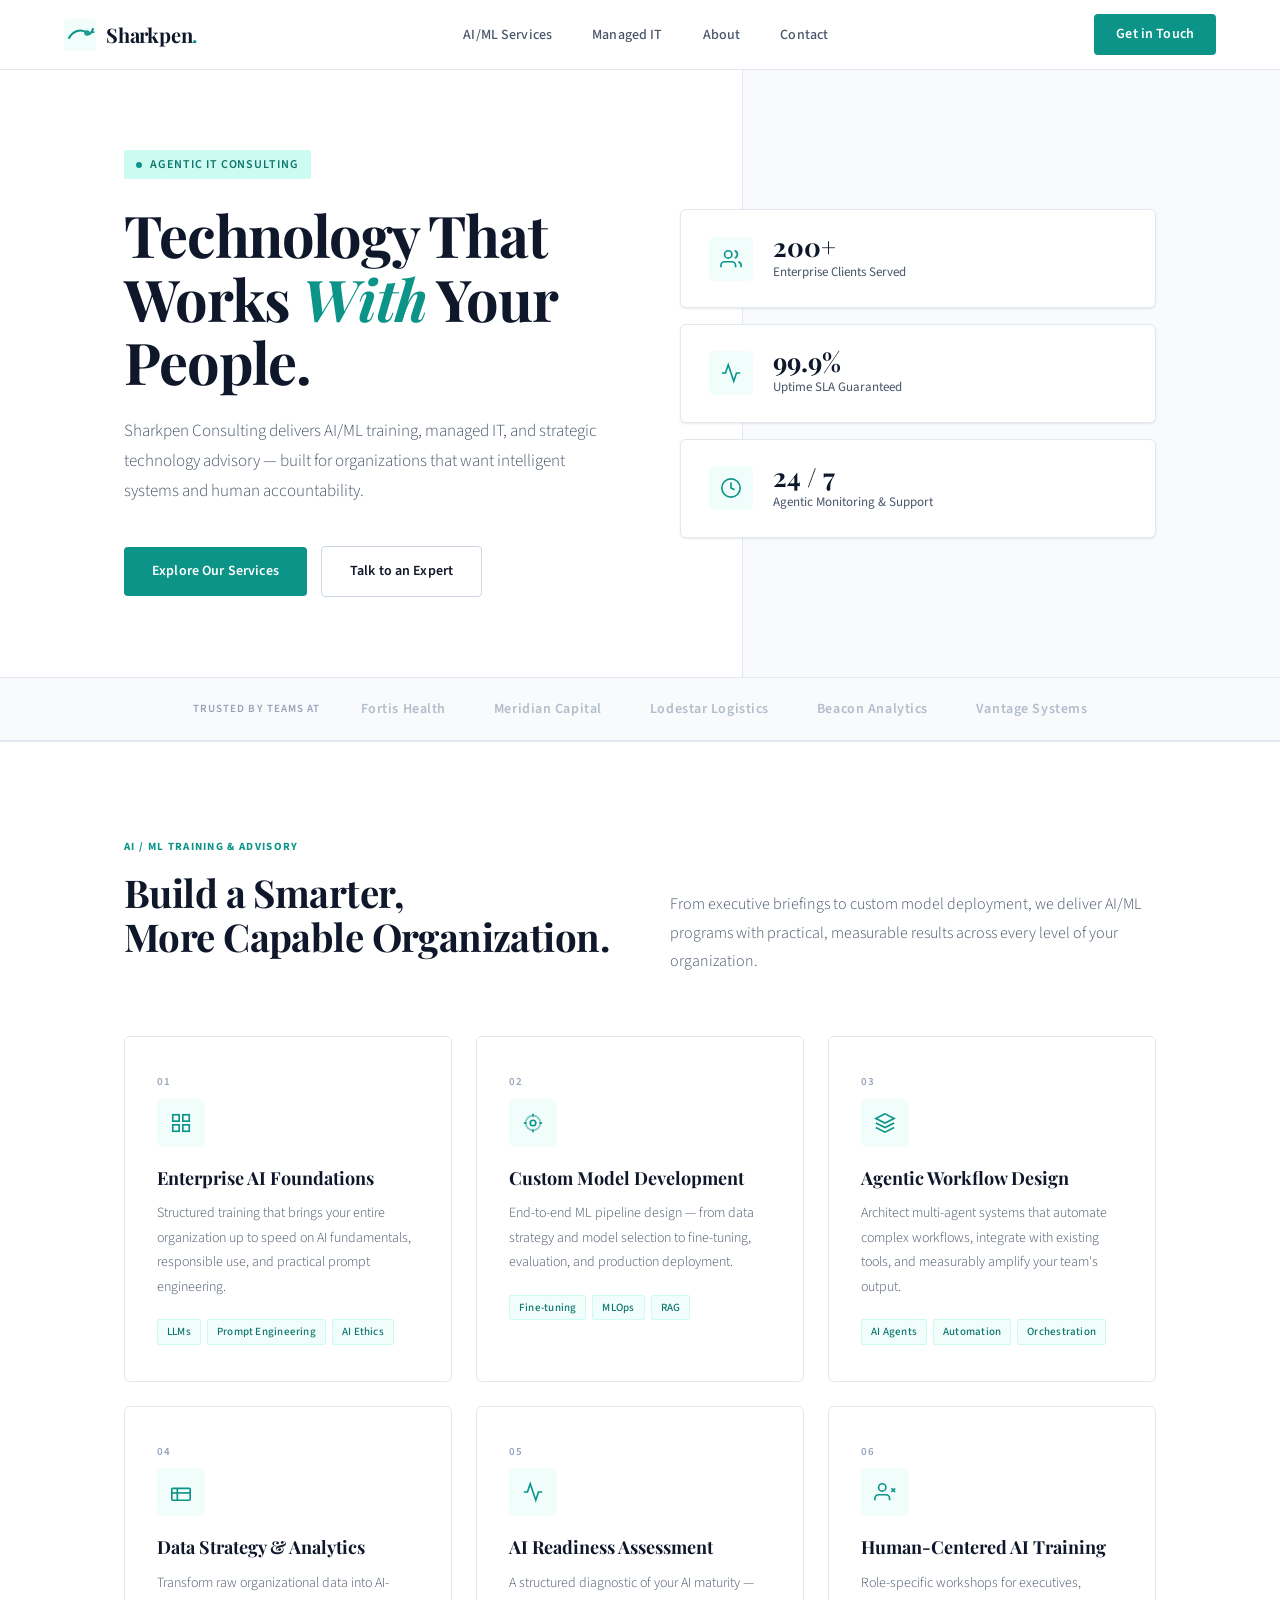
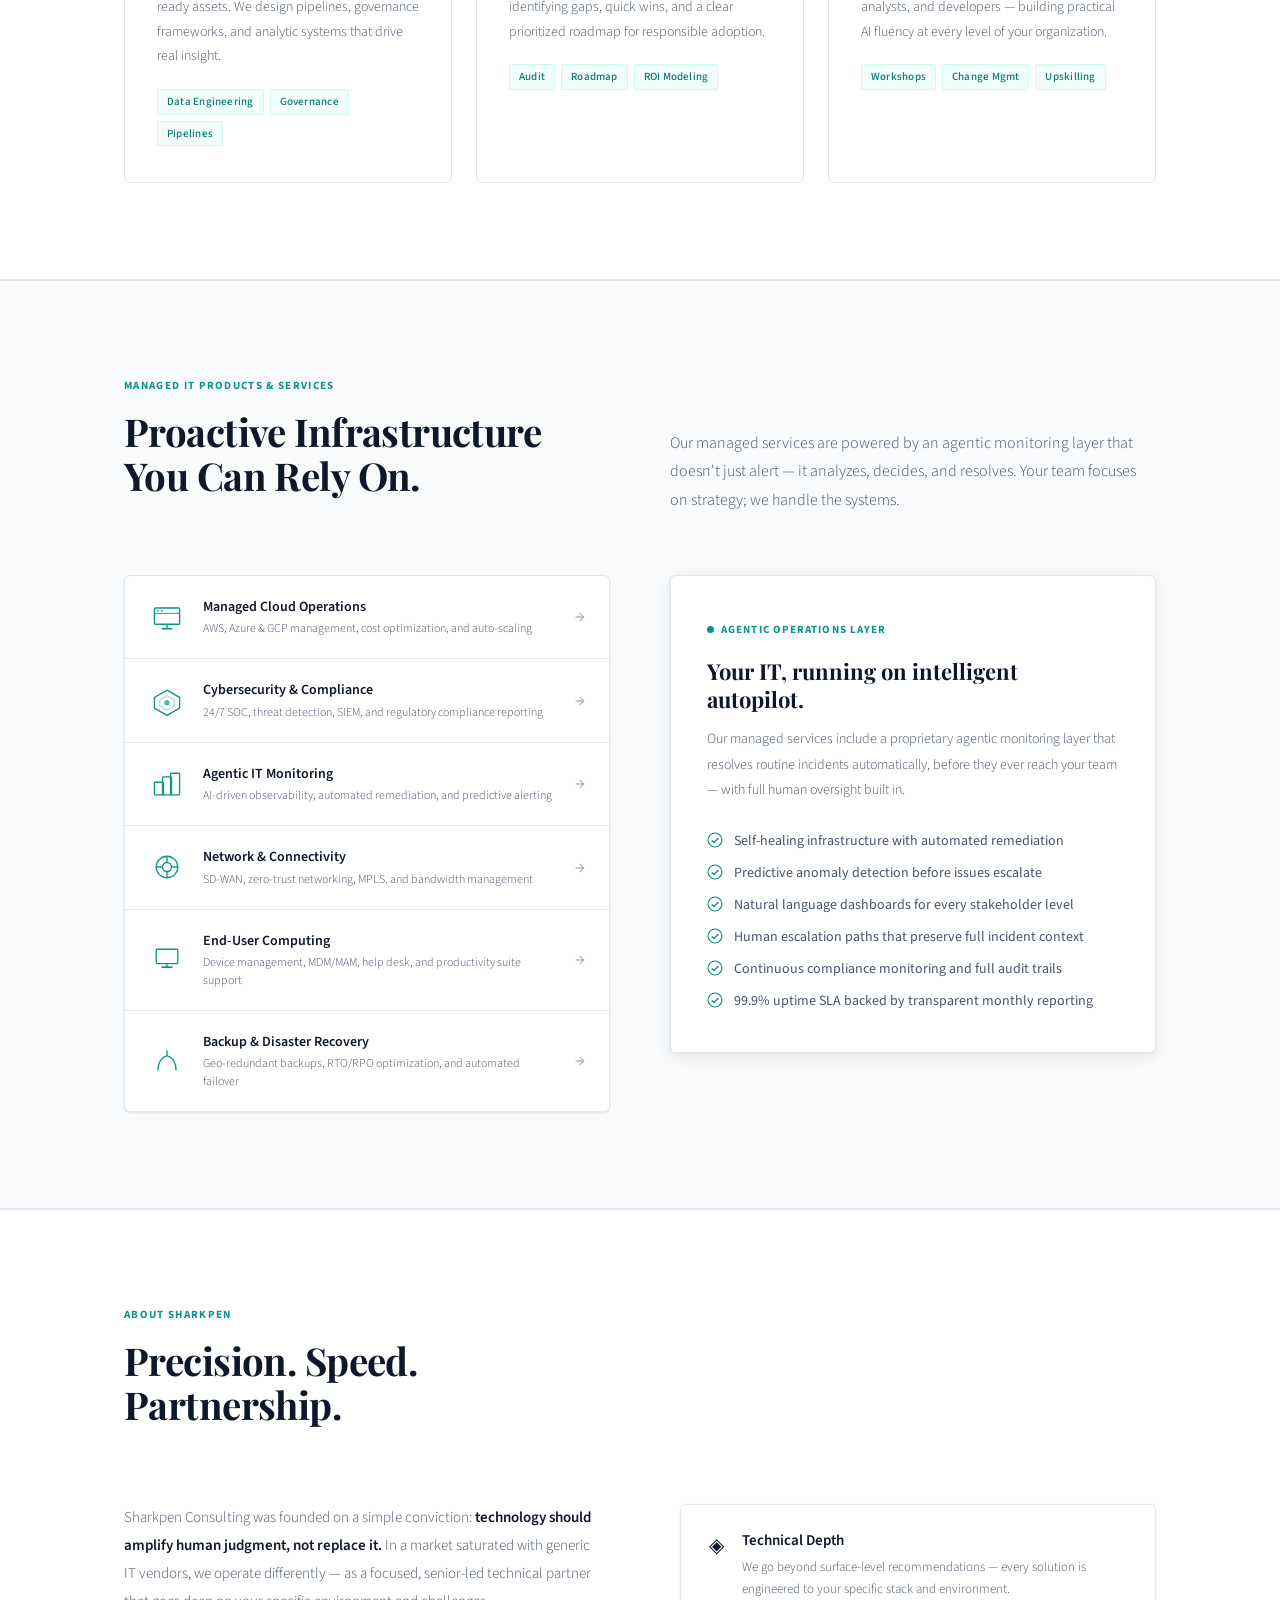
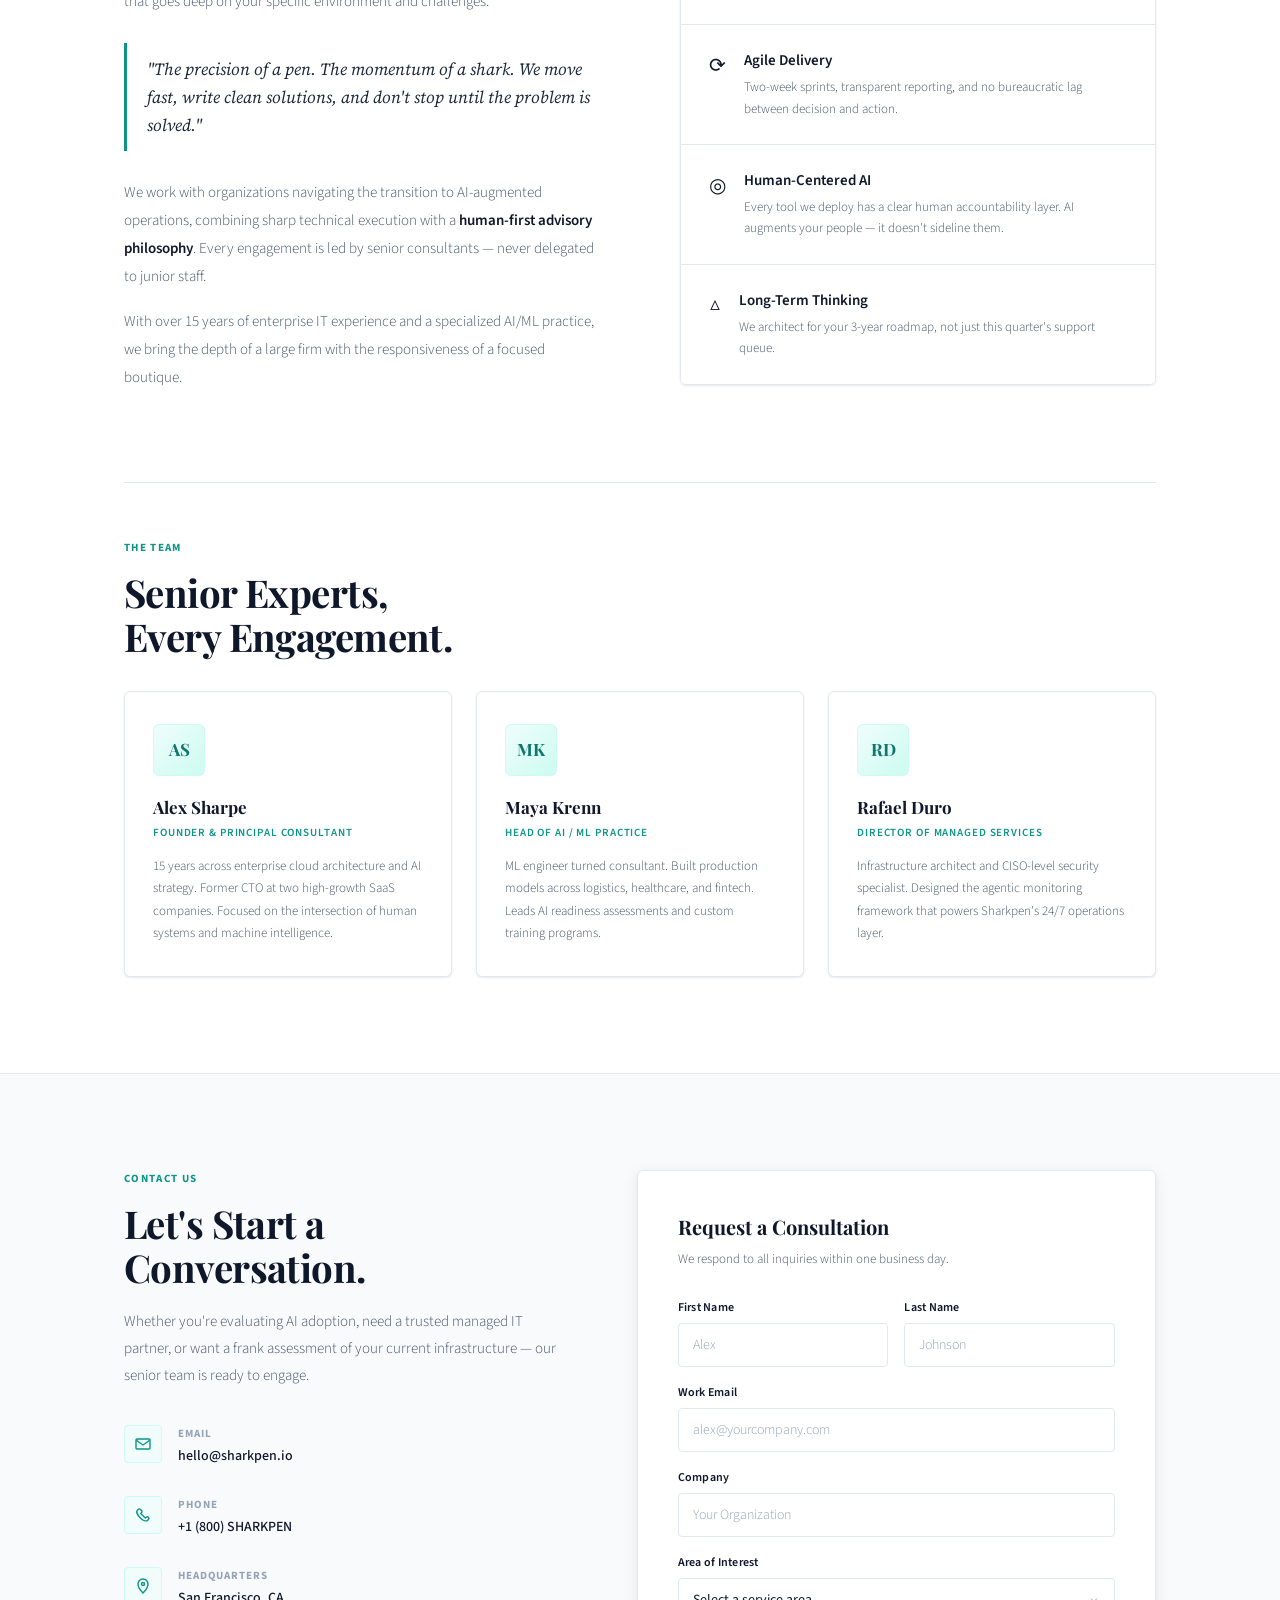
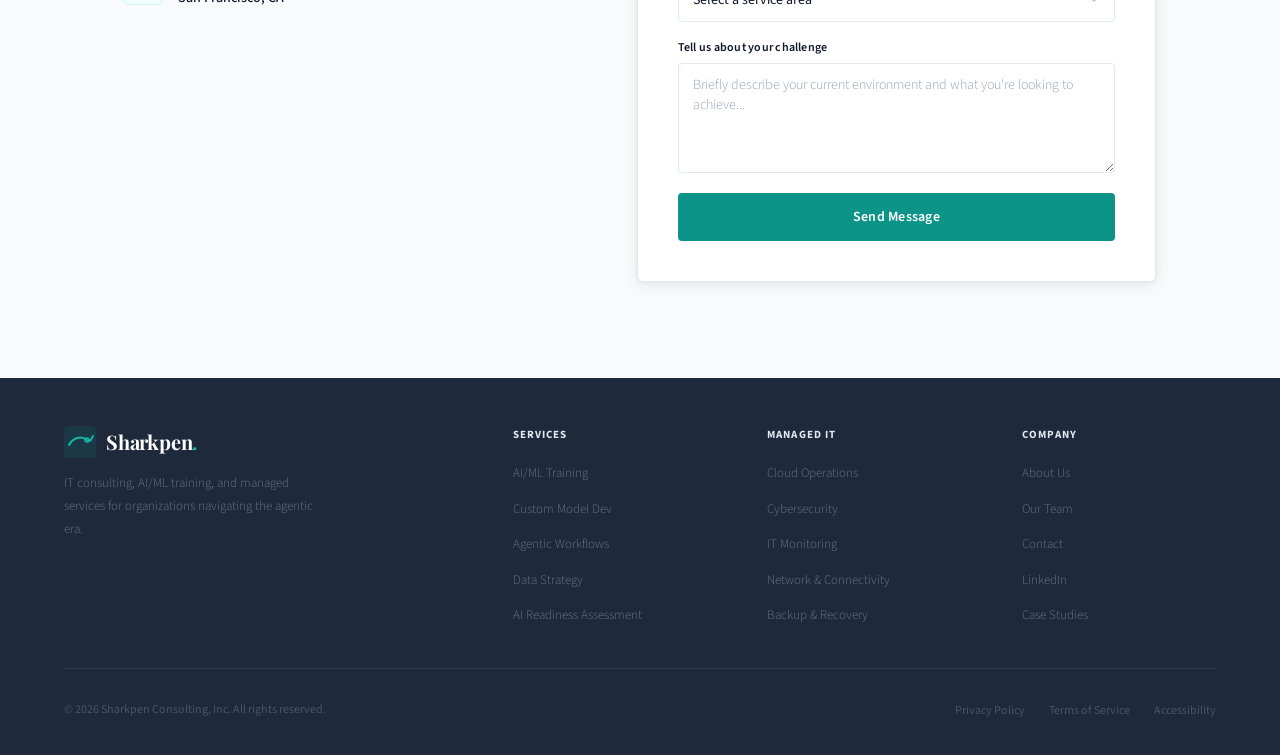
==== index.html @ 0ff07b4c "Rename sharkpen-arctic.html to index.html" ====
<!DOCTYPE html>
<html lang="en">
<head>
<meta charset="UTF-8">
<meta name="viewport" content="width=device-width, initial-scale=1.0">
<title>Sharkpen Consulting — IT Consulting & AI/ML Services</title>
<link rel="preconnect" href="https://fonts.googleapis.com">
<link href="https://fonts.googleapis.com/css2?family=Playfair+Display:wght@400;600;700&family=Source+Sans+3:wght@300;400;500;600&family=Source+Serif+4:ital,wght@0,400;1,400&display=swap" rel="stylesheet">
<style>
  :root {
    --white: #ffffff;
    --off-white: #f8fafc;
    --light: #f1f5f9;
    --border: #e2e8f0;
    --border-mid: #cbd5e1;
    --text: #0f172a;
    --text2: #475569;
    --text3: #94a3b8;
    --teal: #0d9488;
    --teal-dark: #0f766e;
    --teal-light: #14b8a6;
    --teal-pale: #f0fdfa;
    --teal-subtle: #ccfbf1;
    --charcoal: #1e293b;
    --shadow-sm: 0 1px 3px rgba(0,0,0,0.06), 0 1px 2px rgba(0,0,0,0.04);
    --shadow: 0 4px 16px rgba(0,0,0,0.07), 0 1px 4px rgba(0,0,0,0.04);
    --shadow-lg: 0 12px 40px rgba(0,0,0,0.09), 0 4px 12px rgba(0,0,0,0.05);
  }

  *, *::before, *::after { box-sizing: border-box; margin: 0; padding: 0; }
  html { scroll-behavior: smooth; }

  body {
    background: var(--white);
    color: var(--text);
    font-family: 'Source Sans 3', sans-serif;
    font-weight: 400;
    line-height: 1.6;
    overflow-x: hidden;
  }

  /* ── NAV ── */
  nav {
    position: fixed;
    top: 0; left: 0; right: 0;
    z-index: 100;
    background: rgba(255,255,255,0.97);
    backdrop-filter: blur(8px);
    border-bottom: 1px solid var(--border);
    height: 70px;
    display: flex;
    align-items: center;
    justify-content: space-between;
    padding: 0 64px;
  }

  .logo {
    display: flex;
    align-items: center;
    gap: 10px;
    text-decoration: none;
  }

  .logo-icon {
    width: 32px;
    height: 32px;
  }

  .logo-name {
    font-family: 'Playfair Display', serif;
    font-weight: 700;
    font-size: 20px;
    color: var(--text);
    letter-spacing: -0.01em;
  }

  .logo-name span { color: var(--teal); }

  .nav-links {
    display: flex;
    align-items: center;
    gap: 40px;
    list-style: none;
  }

  .nav-links a {
    font-size: 14px;
    font-weight: 500;
    color: var(--text2);
    text-decoration: none;
    transition: color 0.2s;
    letter-spacing: 0.01em;
  }

  .nav-links a:hover { color: var(--teal); }

  .nav-cta {
    font-size: 14px;
    font-weight: 600;
    color: var(--white);
    background: var(--teal);
    text-decoration: none;
    padding: 9px 22px;
    border-radius: 4px;
    transition: background 0.2s, box-shadow 0.2s;
    letter-spacing: 0.01em;
  }

  .nav-cta:hover {
    background: var(--teal-dark);
    box-shadow: 0 4px 12px rgba(13,148,136,0.3);
  }

  /* ── HERO ── */
  #hero {
    padding-top: 70px;
    background: var(--white);
    min-height: 620px;
    display: flex;
    align-items: center;
    border-bottom: 1px solid var(--border);
    position: relative;
    overflow: hidden;
  }

  #hero::after {
    content: '';
    position: absolute;
    right: 0; top: 0; bottom: 0;
    width: 42%;
    background: var(--off-white);
    border-left: 1px solid var(--border);
    z-index: 0;
  }

  .hero-inner {
    max-width: 1160px;
    margin: 0 auto;
    padding: 80px 64px;
    display: grid;
    grid-template-columns: 1fr 1fr;
    gap: 80px;
    align-items: center;
    position: relative;
    z-index: 1;
    width: 100%;
  }

  .hero-tag {
    display: inline-flex;
    align-items: center;
    gap: 8px;
    background: var(--teal-subtle);
    color: var(--teal-dark);
    font-size: 12px;
    font-weight: 600;
    letter-spacing: 0.08em;
    text-transform: uppercase;
    padding: 5px 12px;
    border-radius: 2px;
    margin-bottom: 24px;
  }

  .hero-tag::before {
    content: '';
    width: 6px; height: 6px;
    border-radius: 50%;
    background: var(--teal);
  }

  .hero-h1 {
    font-family: 'Playfair Display', serif;
    font-weight: 700;
    font-size: clamp(36px, 4.5vw, 58px);
    line-height: 1.1;
    letter-spacing: -0.02em;
    color: var(--text);
    margin-bottom: 24px;
  }

  .hero-h1 em {
    font-style: italic;
    color: var(--teal);
  }

  .hero-sub {
    font-size: 17px;
    line-height: 1.75;
    color: var(--text2);
    margin-bottom: 40px;
    font-weight: 300;
  }

  .hero-actions {
    display: flex;
    gap: 14px;
    align-items: center;
  }

  .btn-primary {
    font-size: 14px;
    font-weight: 600;
    color: var(--white);
    background: var(--teal);
    text-decoration: none;
    padding: 13px 28px;
    border-radius: 4px;
    transition: background 0.2s, box-shadow 0.2s;
    letter-spacing: 0.01em;
  }

  .btn-primary:hover {
    background: var(--teal-dark);
    box-shadow: 0 6px 16px rgba(13,148,136,0.28);
  }

  .btn-outline {
    font-size: 14px;
    font-weight: 600;
    color: var(--text);
    text-decoration: none;
    padding: 13px 28px;
    border-radius: 4px;
    border: 1.5px solid var(--border-mid);
    transition: all 0.2s;
    letter-spacing: 0.01em;
  }

  .btn-outline:hover {
    border-color: var(--teal);
    color: var(--teal);
  }

  /* Hero right panel */
  .hero-right {
    display: flex;
    flex-direction: column;
    gap: 16px;
  }

  .hero-stat-card {
    background: var(--white);
    border: 1px solid var(--border);
    border-radius: 6px;
    padding: 24px 28px;
    box-shadow: var(--shadow-sm);
    display: flex;
    align-items: center;
    gap: 20px;
    opacity: 0;
    animation: slideIn 0.6s forwards;
  }

  .hero-stat-card:nth-child(1) { animation-delay: 0.3s; }
  .hero-stat-card:nth-child(2) { animation-delay: 0.5s; }
  .hero-stat-card:nth-child(3) { animation-delay: 0.7s; }

  .stat-icon {
    width: 44px;
    height: 44px;
    background: var(--teal-pale);
    border-radius: 6px;
    display: flex;
    align-items: center;
    justify-content: center;
    flex-shrink: 0;
    color: var(--teal);
  }

  .stat-content .num {
    font-family: 'Playfair Display', serif;
    font-size: 26px;
    font-weight: 700;
    color: var(--text);
    line-height: 1;
    margin-bottom: 2px;
  }

  .stat-content .lbl {
    font-size: 13px;
    color: var(--text2);
  }

  /* ── LOGOS / TRUST BAR ── */
  .trust-bar {
    background: var(--off-white);
    border-bottom: 1px solid var(--border);
    padding: 20px 64px;
    display: flex;
    align-items: center;
    justify-content: center;
    gap: 0;
  }

  .trust-label {
    font-size: 11px;
    font-weight: 600;
    letter-spacing: 0.1em;
    text-transform: uppercase;
    color: var(--text3);
    margin-right: 40px;
    white-space: nowrap;
  }

  .trust-logos {
    display: flex;
    gap: 48px;
    align-items: center;
  }

  .trust-logo {
    font-family: 'Source Sans 3', sans-serif;
    font-size: 14px;
    font-weight: 600;
    color: var(--text3);
    letter-spacing: 0.04em;
    opacity: 0.7;
  }

  /* ── SECTION WRAPPER ── */
  .section-wrap {
    max-width: 1160px;
    margin: 0 auto;
    padding: 96px 64px;
  }

  .section-eyebrow {
    font-size: 11px;
    font-weight: 700;
    letter-spacing: 0.12em;
    text-transform: uppercase;
    color: var(--teal);
    margin-bottom: 14px;
  }

  .section-title {
    font-family: 'Playfair Display', serif;
    font-weight: 700;
    font-size: clamp(28px, 3vw, 42px);
    line-height: 1.15;
    letter-spacing: -0.015em;
    color: var(--text);
    margin-bottom: 18px;
  }

  .section-lead {
    font-size: 16px;
    line-height: 1.8;
    color: var(--text2);
    max-width: 580px;
    font-weight: 300;
  }

  .section-head {
    display: grid;
    grid-template-columns: 1fr 1fr;
    gap: 60px;
    align-items: end;
    margin-bottom: 60px;
  }

  /* ── AI/ML SECTION ── */
  #aiml { background: var(--white); border-top: 1px solid var(--border); }

  .services-grid {
    display: grid;
    grid-template-columns: repeat(3, 1fr);
    gap: 24px;
  }

  .service-card {
    background: var(--white);
    border: 1px solid var(--border);
    border-radius: 6px;
    padding: 36px 32px;
    transition: box-shadow 0.25s, border-color 0.25s, transform 0.25s;
    cursor: default;
  }

  .service-card:hover {
    box-shadow: var(--shadow);
    border-color: var(--teal-light);
    transform: translateY(-2px);
  }

  .card-icon-wrap {
    width: 48px;
    height: 48px;
    background: var(--teal-pale);
    border-radius: 6px;
    display: flex;
    align-items: center;
    justify-content: center;
    margin-bottom: 20px;
    color: var(--teal);
  }

  .card-number {
    font-size: 11px;
    font-weight: 600;
    letter-spacing: 0.1em;
    color: var(--text3);
    text-transform: uppercase;
    margin-bottom: 8px;
  }

  .card-title {
    font-family: 'Playfair Display', serif;
    font-size: 18px;
    font-weight: 700;
    color: var(--text);
    margin-bottom: 12px;
    line-height: 1.25;
  }

  .card-desc {
    font-size: 14px;
    line-height: 1.75;
    color: var(--text2);
    font-weight: 300;
  }

  .card-tags {
    display: flex;
    flex-wrap: wrap;
    gap: 6px;
    margin-top: 20px;
  }

  .tag {
    font-size: 11px;
    font-weight: 500;
    color: var(--teal-dark);
    background: var(--teal-pale);
    border: 1px solid var(--teal-subtle);
    padding: 3px 9px;
    border-radius: 2px;
    letter-spacing: 0.02em;
  }

  /* ── MANAGED IT ── */
  #managed {
    background: var(--off-white);
    border-top: 1px solid var(--border);
    border-bottom: 1px solid var(--border);
  }

  .managed-grid {
    display: grid;
    grid-template-columns: 1fr 1fr;
    gap: 60px;
    align-items: start;
  }

  .service-list {
    display: flex;
    flex-direction: column;
    gap: 0;
    border: 1px solid var(--border);
    border-radius: 6px;
    overflow: hidden;
    background: var(--white);
    box-shadow: var(--shadow-sm);
  }

  .service-row {
    display: flex;
    align-items: center;
    gap: 18px;
    padding: 20px 24px;
    border-bottom: 1px solid var(--border);
    transition: background 0.2s;
    cursor: default;
  }

  .service-row:last-child { border-bottom: none; }
  .service-row:hover { background: var(--teal-pale); }

  .service-row-icon {
    width: 36px;
    height: 36px;
    color: var(--teal);
    flex-shrink: 0;
  }

  .service-row-body { flex: 1; }

  .service-row-name {
    font-size: 14px;
    font-weight: 600;
    color: var(--text);
    margin-bottom: 2px;
  }

  .service-row-meta {
    font-size: 12px;
    color: var(--text2);
    line-height: 1.5;
    font-weight: 300;
  }

  .service-row-arrow {
    color: var(--text3);
    font-size: 16px;
    transition: color 0.2s, transform 0.2s;
  }

  .service-row:hover .service-row-arrow {
    color: var(--teal);
    transform: translateX(3px);
  }

  /* Highlight box */
  .highlight-box {
    background: var(--white);
    border: 1px solid var(--border);
    border-radius: 6px;
    padding: 40px 36px;
    box-shadow: var(--shadow);
  }

  .highlight-box .hl-tag {
    display: inline-flex;
    align-items: center;
    gap: 7px;
    font-size: 11px;
    font-weight: 700;
    letter-spacing: 0.1em;
    text-transform: uppercase;
    color: var(--teal);
    margin-bottom: 20px;
  }

  .live-dot {
    width: 7px;
    height: 7px;
    border-radius: 50%;
    background: var(--teal);
    animation: blink 2s infinite;
  }

  @keyframes blink {
    0%, 100% { opacity: 1; }
    50% { opacity: 0.3; }
  }

  .highlight-box h3 {
    font-family: 'Playfair Display', serif;
    font-size: 22px;
    font-weight: 700;
    color: var(--text);
    margin-bottom: 14px;
    line-height: 1.25;
  }

  .highlight-box p {
    font-size: 14px;
    line-height: 1.8;
    color: var(--text2);
    margin-bottom: 28px;
    font-weight: 300;
  }

  .check-list {
    display: flex;
    flex-direction: column;
    gap: 11px;
  }

  .check-item {
    display: flex;
    align-items: flex-start;
    gap: 11px;
    font-size: 14px;
    color: var(--text2);
    line-height: 1.5;
  }

  .check-item svg {
    color: var(--teal);
    flex-shrink: 0;
    margin-top: 1px;
  }

  /* ── ABOUT ── */
  #about { background: var(--white); border-top: 1px solid var(--border); }

  .about-grid {
    display: grid;
    grid-template-columns: 1fr 1fr;
    gap: 80px;
    align-items: start;
  }

  .about-body p {
    font-size: 15px;
    line-height: 1.85;
    color: var(--text2);
    margin-bottom: 18px;
    font-weight: 300;
  }

  .about-body p strong {
    font-weight: 600;
    color: var(--text);
  }

  .about-body blockquote {
    border-left: 3px solid var(--teal);
    padding: 12px 0 12px 20px;
    margin: 28px 0;
    font-family: 'Source Serif 4', serif;
    font-style: italic;
    font-size: 17px;
    color: var(--charcoal);
    line-height: 1.65;
  }

  .values-list {
    display: flex;
    flex-direction: column;
    gap: 0;
    border: 1px solid var(--border);
    border-radius: 6px;
    overflow: hidden;
    box-shadow: var(--shadow-sm);
  }

  .value-item {
    padding: 24px 28px;
    border-bottom: 1px solid var(--border);
    background: var(--white);
    display: flex;
    gap: 18px;
    align-items: flex-start;
    transition: background 0.2s;
  }

  .value-item:last-child { border-bottom: none; }
  .value-item:hover { background: var(--off-white); }

  .value-icon {
    font-size: 20px;
    margin-top: 1px;
    flex-shrink: 0;
  }

  .value-text .v-name {
    font-weight: 600;
    font-size: 15px;
    color: var(--text);
    margin-bottom: 4px;
  }

  .value-text .v-desc {
    font-size: 13px;
    color: var(--text2);
    line-height: 1.65;
    font-weight: 300;
  }

  /* TEAM */
  .team-section-head {
    margin-top: 72px;
    margin-bottom: 32px;
    padding-top: 56px;
    border-top: 1px solid var(--border);
  }

  .team-grid {
    display: grid;
    grid-template-columns: repeat(3, 1fr);
    gap: 24px;
  }

  .team-card {
    background: var(--white);
    border: 1px solid var(--border);
    border-radius: 6px;
    padding: 32px 28px;
    box-shadow: var(--shadow-sm);
    transition: box-shadow 0.2s, transform 0.2s;
  }

  .team-card:hover {
    box-shadow: var(--shadow);
    transform: translateY(-2px);
  }

  .team-avatar {
    width: 52px;
    height: 52px;
    border-radius: 6px;
    background: linear-gradient(135deg, var(--teal-pale), var(--teal-subtle));
    border: 1px solid var(--teal-subtle);
    display: flex;
    align-items: center;
    justify-content: center;
    font-family: 'Playfair Display', serif;
    font-size: 17px;
    font-weight: 700;
    color: var(--teal-dark);
    margin-bottom: 18px;
  }

  .team-name {
    font-family: 'Playfair Display', serif;
    font-size: 17px;
    font-weight: 700;
    color: var(--text);
    margin-bottom: 3px;
  }

  .team-role {
    font-size: 11px;
    font-weight: 600;
    letter-spacing: 0.08em;
    text-transform: uppercase;
    color: var(--teal);
    margin-bottom: 14px;
  }

  .team-bio {
    font-size: 13px;
    line-height: 1.7;
    color: var(--text2);
    font-weight: 300;
  }

  /* ── CONTACT ── */
  #contact {
    background: var(--off-white);
    border-top: 1px solid var(--border);
  }

  .contact-grid {
    display: grid;
    grid-template-columns: 1fr 1.2fr;
    gap: 80px;
    align-items: start;
  }

  .contact-details {
    display: flex;
    flex-direction: column;
    gap: 28px;
    margin-top: 36px;
  }

  .contact-row {
    display: flex;
    gap: 16px;
    align-items: flex-start;
  }

  .contact-row-icon {
    width: 38px;
    height: 38px;
    background: var(--teal-pale);
    border: 1px solid var(--teal-subtle);
    border-radius: 4px;
    display: flex;
    align-items: center;
    justify-content: center;
    color: var(--teal);
    flex-shrink: 0;
  }

  .contact-row-label {
    font-size: 11px;
    font-weight: 700;
    letter-spacing: 0.08em;
    text-transform: uppercase;
    color: var(--text3);
    margin-bottom: 3px;
  }

  .contact-row-val {
    font-size: 14px;
    color: var(--text);
    font-weight: 500;
  }

  /* FORM */
  .contact-form-wrap {
    background: var(--white);
    border: 1px solid var(--border);
    border-radius: 6px;
    padding: 40px;
    box-shadow: var(--shadow);
  }

  .form-title {
    font-family: 'Playfair Display', serif;
    font-size: 20px;
    font-weight: 700;
    color: var(--text);
    margin-bottom: 6px;
  }

  .form-subtitle {
    font-size: 13px;
    color: var(--text2);
    margin-bottom: 28px;
    font-weight: 300;
  }

  .form-row {
    display: grid;
    grid-template-columns: 1fr 1fr;
    gap: 16px;
  }

  .form-group {
    display: flex;
    flex-direction: column;
    gap: 6px;
    margin-bottom: 16px;
  }

  .form-group label {
    font-size: 12px;
    font-weight: 600;
    color: var(--text);
    letter-spacing: 0.02em;
  }

  .form-group input,
  .form-group select,
  .form-group textarea {
    background: var(--white);
    border: 1.5px solid var(--border);
    color: var(--text);
    font-family: 'Source Sans 3', sans-serif;
    font-size: 14px;
    padding: 11px 14px;
    border-radius: 4px;
    outline: none;
    transition: border-color 0.2s, box-shadow 0.2s;
    -webkit-appearance: none;
  }

  .form-group select {
    background-image: url("data:image/svg+xml,%3Csvg xmlns='http://www.w3.org/2000/svg' width='12' height='12' viewBox='0 0 24 24' fill='none' stroke='%2394a3b8' stroke-width='2'%3E%3Cpath d='M6 9l6 6 6-6'/%3E%3C/svg%3E");
    background-repeat: no-repeat;
    background-position: right 14px center;
    cursor: pointer;
  }

  .form-group select option { background: var(--white); }

  .form-group textarea {
    resize: vertical;
    min-height: 110px;
    font-weight: 300;
  }

  .form-group input:focus,
  .form-group select:focus,
  .form-group textarea:focus {
    border-color: var(--teal);
    box-shadow: 0 0 0 3px rgba(13,148,136,0.1);
  }

  .form-group input::placeholder,
  .form-group textarea::placeholder {
    color: var(--text3);
    font-weight: 300;
  }

  .submit-btn {
    width: 100%;
    font-family: 'Source Sans 3', sans-serif;
    font-size: 14px;
    font-weight: 600;
    color: var(--white);
    background: var(--teal);
    border: none;
    padding: 14px;
    border-radius: 4px;
    cursor: pointer;
    transition: background 0.2s, box-shadow 0.2s;
    letter-spacing: 0.02em;
    margin-top: 4px;
  }

  .submit-btn:hover {
    background: var(--teal-dark);
    box-shadow: 0 4px 14px rgba(13,148,136,0.3);
  }

  /* ── FOOTER ── */
  footer {
    background: var(--charcoal);
    color: #94a3b8;
    padding: 48px 64px 32px;
  }

  .footer-top {
    display: grid;
    grid-template-columns: 2fr 1fr 1fr 1fr;
    gap: 60px;
    padding-bottom: 40px;
    border-bottom: 1px solid rgba(255,255,255,0.08);
  }

  .footer-brand .logo-name { color: #fff; }

  .footer-desc {
    font-size: 13px;
    line-height: 1.75;
    color: #64748b;
    margin-top: 14px;
    max-width: 260px;
    font-weight: 300;
  }

  .footer-col-title {
    font-size: 11px;
    font-weight: 700;
    letter-spacing: 0.1em;
    text-transform: uppercase;
    color: #e2e8f0;
    margin-bottom: 16px;
  }

  .footer-links {
    list-style: none;
    display: flex;
    flex-direction: column;
    gap: 10px;
  }

  .footer-links a {
    font-size: 13px;
    color: #64748b;
    text-decoration: none;
    transition: color 0.2s;
    font-weight: 300;
  }

  .footer-links a:hover { color: var(--teal-light); }

  .footer-bottom {
    display: flex;
    align-items: center;
    justify-content: space-between;
    padding-top: 28px;
  }

  .footer-copy {
    font-size: 12px;
    color: #475569;
  }

  .footer-legal {
    display: flex;
    gap: 24px;
    list-style: none;
  }

  .footer-legal a {
    font-size: 12px;
    color: #475569;
    text-decoration: none;
    transition: color 0.2s;
  }

  .footer-legal a:hover { color: var(--teal-light); }

  /* ── DIVIDERS ── */
  hr.section-rule {
    border: none;
    border-top: 1px solid var(--border);
    margin: 0;
  }

  /* ── ANIMATIONS ── */
  @keyframes fadeUp {
    from { opacity: 0; transform: translateY(18px); }
    to { opacity: 1; transform: translateY(0); }
  }

  @keyframes slideIn {
    from { opacity: 0; transform: translateX(16px); }
    to { opacity: 1; transform: translateX(0); }
  }

  .hero-left > * {
    opacity: 0;
    animation: fadeUp 0.7s forwards;
  }

  .hero-left .hero-tag   { animation-delay: 0.1s; }
  .hero-left .hero-h1    { animation-delay: 0.25s; }
  .hero-left .hero-sub   { animation-delay: 0.4s; }
  .hero-left .hero-actions { animation-delay: 0.55s; }

  .reveal {
    opacity: 0;
    transform: translateY(20px);
    transition: opacity 0.65s, transform 0.65s;
  }

  .reveal.visible {
    opacity: 1;
    transform: translateY(0);
  }

  /* ── RESPONSIVE ── */
  @media (max-width: 960px) {
    nav { padding: 0 24px; }
    .nav-links { display: none; }
    .hero-inner { grid-template-columns: 1fr; padding: 60px 24px; }
    #hero::after { display: none; }
    .hero-right { display: none; }
    .section-wrap { padding: 64px 24px; }
    .section-head { grid-template-columns: 1fr; gap: 16px; }
    .services-grid { grid-template-columns: 1fr; }
    .managed-grid { grid-template-columns: 1fr; }
    .about-grid { grid-template-columns: 1fr; gap: 48px; }
    .team-grid { grid-template-columns: 1fr; }
    .contact-grid { grid-template-columns: 1fr; }
    .form-row { grid-template-columns: 1fr; }
    .footer-top { grid-template-columns: 1fr 1fr; gap: 36px; }
    .trust-bar { padding: 16px 24px; flex-wrap: wrap; gap: 12px; }
    footer { padding: 40px 24px 24px; }
    .footer-bottom { flex-direction: column; gap: 12px; }
  }
</style>
</head>
<body>

<!-- NAV -->
<nav>
  <a href="#hero" class="logo">
    <svg class="logo-icon" viewBox="0 0 32 32" fill="none">
      <rect width="32" height="32" rx="4" fill="#f0fdfa"/>
      <path d="M5 19 C9 12, 17 9, 23 14 C26 16.5, 27 14, 29 10" stroke="#0d9488" stroke-width="2" stroke-linecap="round" fill="none"/>
      <path d="M29 10 L27.5 13.5 L30.5 13" stroke="#0d9488" stroke-width="1.5" stroke-linejoin="round"/>
      <circle cx="23" cy="14" r="2" fill="none" stroke="#0d9488" stroke-width="1.5"/>
    </svg>
    <span class="logo-name">Sharkpen<span>.</span></span>
  </a>
  <ul class="nav-links">
    <li><a href="#aiml">AI/ML Services</a></li>
    <li><a href="#managed">Managed IT</a></li>
    <li><a href="#about">About</a></li>
    <li><a href="#contact">Contact</a></li>
  </ul>
  <a href="#contact" class="nav-cta">Get in Touch</a>
</nav>

<!-- HERO -->
<section id="hero">
  <div class="hero-inner">
    <div class="hero-left">
      <div class="hero-tag">Agentic IT Consulting</div>
      <h1 class="hero-h1">Technology That Works <em>With</em> Your People.</h1>
      <p class="hero-sub">Sharkpen Consulting delivers AI/ML training, managed IT, and strategic technology advisory — built for organizations that want intelligent systems and human accountability.</p>
      <div class="hero-actions">
        <a href="#aiml" class="btn-primary">Explore Our Services</a>
        <a href="#contact" class="btn-outline">Talk to an Expert</a>
      </div>
    </div>
    <div class="hero-right">
      <div class="hero-stat-card">
        <div class="stat-icon">
          <svg width="22" height="22" viewBox="0 0 24 24" fill="none" stroke="currentColor" stroke-width="1.8">
            <path d="M17 21v-2a4 4 0 0 0-4-4H5a4 4 0 0 0-4 4v2"/>
            <circle cx="9" cy="7" r="4"/>
            <path d="M23 21v-2a4 4 0 0 0-3-3.87M16 3.13a4 4 0 0 1 0 7.75"/>
          </svg>
        </div>
        <div class="stat-content">
          <div class="num">200+</div>
          <div class="lbl">Enterprise Clients Served</div>
        </div>
      </div>
      <div class="hero-stat-card">
        <div class="stat-icon">
          <svg width="22" height="22" viewBox="0 0 24 24" fill="none" stroke="currentColor" stroke-width="1.8">
            <polyline points="22 12 18 12 15 21 9 3 6 12 2 12"/>
          </svg>
        </div>
        <div class="stat-content">
          <div class="num">99.9%</div>
          <div class="lbl">Uptime SLA Guaranteed</div>
        </div>
      </div>
      <div class="hero-stat-card">
        <div class="stat-icon">
          <svg width="22" height="22" viewBox="0 0 24 24" fill="none" stroke="currentColor" stroke-width="1.8">
            <circle cx="12" cy="12" r="10"/>
            <polyline points="12 6 12 12 16 14"/>
          </svg>
        </div>
        <div class="stat-content">
          <div class="num">24 / 7</div>
          <div class="lbl">Agentic Monitoring & Support</div>
        </div>
      </div>
    </div>
  </div>
</section>

<!-- TRUST BAR -->
<div class="trust-bar">
  <span class="trust-label">Trusted by teams at</span>
  <div class="trust-logos">
    <span class="trust-logo">Fortis Health</span>
    <span class="trust-logo">Meridian Capital</span>
    <span class="trust-logo">Lodestar Logistics</span>
    <span class="trust-logo">Beacon Analytics</span>
    <span class="trust-logo">Vantage Systems</span>
  </div>
</div>

<!-- AI/ML SECTION -->
<section id="aiml">
  <div class="section-wrap">
    <div class="section-head reveal">
      <div>
        <div class="section-eyebrow">AI / ML Training & Advisory</div>
        <h2 class="section-title">Build a Smarter,<br>More Capable Organization.</h2>
      </div>
      <p class="section-lead">From executive briefings to custom model deployment, we deliver AI/ML programs with practical, measurable results across every level of your organization.</p>
    </div>

    <div class="services-grid reveal">
      <div class="service-card">
        <div class="card-number">01</div>
        <div class="card-icon-wrap">
          <svg width="22" height="22" viewBox="0 0 24 24" fill="none" stroke="currentColor" stroke-width="1.8">
            <rect x="3" y="3" width="7" height="7"/><rect x="14" y="3" width="7" height="7"/>
            <rect x="3" y="14" width="7" height="7"/><rect x="14" y="14" width="7" height="7"/>
          </svg>
        </div>
        <div class="card-title">Enterprise AI Foundations</div>
        <p class="card-desc">Structured training that brings your entire organization up to speed on AI fundamentals, responsible use, and practical prompt engineering.</p>
        <div class="card-tags"><span class="tag">LLMs</span><span class="tag">Prompt Engineering</span><span class="tag">AI Ethics</span></div>
      </div>

      <div class="service-card">
        <div class="card-number">02</div>
        <div class="card-icon-wrap">
          <svg width="22" height="22" viewBox="0 0 24 24" fill="none" stroke="currentColor" stroke-width="1.8">
            <circle cx="12" cy="12" r="3"/><circle cx="12" cy="12" r="8" opacity="0.5"/>
            <line x1="12" y1="2" x2="12" y2="5"/><line x1="12" y1="19" x2="12" y2="22"/>
            <line x1="2" y1="12" x2="5" y2="12"/><line x1="19" y1="12" x2="22" y2="12"/>
          </svg>
        </div>
        <div class="card-title">Custom Model Development</div>
        <p class="card-desc">End-to-end ML pipeline design — from data strategy and model selection to fine-tuning, evaluation, and production deployment.</p>
        <div class="card-tags"><span class="tag">Fine-tuning</span><span class="tag">MLOps</span><span class="tag">RAG</span></div>
      </div>

      <div class="service-card">
        <div class="card-number">03</div>
        <div class="card-icon-wrap">
          <svg width="22" height="22" viewBox="0 0 24 24" fill="none" stroke="currentColor" stroke-width="1.8">
            <path d="M12 2L2 7l10 5 10-5-10-5z"/><path d="M2 17l10 5 10-5"/><path d="M2 12l10 5 10-5"/>
          </svg>
        </div>
        <div class="card-title">Agentic Workflow Design</div>
        <p class="card-desc">Architect multi-agent systems that automate complex workflows, integrate with existing tools, and measurably amplify your team's output.</p>
        <div class="card-tags"><span class="tag">AI Agents</span><span class="tag">Automation</span><span class="tag">Orchestration</span></div>
      </div>

      <div class="service-card">
        <div class="card-number">04</div>
        <div class="card-icon-wrap">
          <svg width="22" height="22" viewBox="0 0 24 24" fill="none" stroke="currentColor" stroke-width="1.8">
            <rect x="2" y="8" width="20" height="13" rx="1"/><line x1="2" y1="13" x2="22" y2="13"/>
            <line x1="8" y1="8" x2="8" y2="21"/>
          </svg>
        </div>
        <div class="card-title">Data Strategy & Analytics</div>
        <p class="card-desc">Transform raw organizational data into AI-ready assets. We design pipelines, governance frameworks, and analytic systems that drive real insight.</p>
        <div class="card-tags"><span class="tag">Data Engineering</span><span class="tag">Governance</span><span class="tag">Pipelines</span></div>
      </div>

      <div class="service-card">
        <div class="card-number">05</div>
        <div class="card-icon-wrap">
          <svg width="22" height="22" viewBox="0 0 24 24" fill="none" stroke="currentColor" stroke-width="1.8">
            <polyline points="22 12 18 12 15 21 9 3 6 12 2 12"/>
          </svg>
        </div>
        <div class="card-title">AI Readiness Assessment</div>
        <p class="card-desc">A structured diagnostic of your AI maturity — identifying gaps, quick wins, and a clear prioritized roadmap for responsible adoption.</p>
        <div class="card-tags"><span class="tag">Audit</span><span class="tag">Roadmap</span><span class="tag">ROI Modeling</span></div>
      </div>

      <div class="service-card">
        <div class="card-number">06</div>
        <div class="card-icon-wrap">
          <svg width="22" height="22" viewBox="0 0 24 24" fill="none" stroke="currentColor" stroke-width="1.8">
            <path d="M17 21v-2a4 4 0 0 0-4-4H5a4 4 0 0 0-4 4v2"/>
            <circle cx="9" cy="7" r="4"/>
            <line x1="19" y1="8" x2="23" y2="12"/><line x1="23" y1="8" x2="19" y2="12"/>
          </svg>
        </div>
        <div class="card-title">Human-Centered AI Training</div>
        <p class="card-desc">Role-specific workshops for executives, analysts, and developers — building practical AI fluency at every level of your organization.</p>
        <div class="card-tags"><span class="tag">Workshops</span><span class="tag">Change Mgmt</span><span class="tag">Upskilling</span></div>
      </div>
    </div>
  </div>
</section>

<hr class="section-rule">

<!-- MANAGED IT -->
<section id="managed">
  <div class="section-wrap">
    <div class="section-head reveal">
      <div>
        <div class="section-eyebrow">Managed IT Products & Services</div>
        <h2 class="section-title">Proactive Infrastructure<br>You Can Rely On.</h2>
      </div>
      <p class="section-lead">Our managed services are powered by an agentic monitoring layer that doesn't just alert — it analyzes, decides, and resolves. Your team focuses on strategy; we handle the systems.</p>
    </div>

    <div class="managed-grid reveal">
      <div class="service-list">
        <div class="service-row">
          <svg class="service-row-icon" viewBox="0 0 40 40" fill="none">
            <rect x="6" y="10" width="28" height="18" rx="1" stroke="currentColor" stroke-width="1.5"/>
            <line x1="6" y1="16" x2="34" y2="16" stroke="currentColor" stroke-width="1"/>
            <circle cx="10" cy="13" r="1" fill="currentColor"/>
            <circle cx="14" cy="13" r="1" fill="currentColor"/>
            <line x1="20" y1="28" x2="20" y2="33" stroke="currentColor" stroke-width="1.5"/>
            <line x1="14" y1="33" x2="26" y2="33" stroke="currentColor" stroke-width="1.5"/>
          </svg>
          <div class="service-row-body">
            <div class="service-row-name">Managed Cloud Operations</div>
            <div class="service-row-meta">AWS, Azure & GCP management, cost optimization, and auto-scaling</div>
          </div>
          <span class="service-row-arrow">→</span>
        </div>

        <div class="service-row">
          <svg class="service-row-icon" viewBox="0 0 40 40" fill="none">
            <path d="M20 8 L34 16 L34 28 L20 36 L6 28 L6 16 Z" stroke="currentColor" stroke-width="1.5"/>
            <path d="M20 14 L28 18.5 L28 25.5 L20 30 L12 25.5 L12 18.5 Z" stroke="currentColor" stroke-width="1" opacity="0.5"/>
            <circle cx="20" cy="22" r="3" fill="currentColor" opacity="0.7"/>
          </svg>
          <div class="service-row-body">
            <div class="service-row-name">Cybersecurity & Compliance</div>
            <div class="service-row-meta">24/7 SOC, threat detection, SIEM, and regulatory compliance reporting</div>
          </div>
          <span class="service-row-arrow">→</span>
        </div>

        <div class="service-row">
          <svg class="service-row-icon" viewBox="0 0 40 40" fill="none">
            <rect x="6" y="18" width="10" height="14" rx="1" stroke="currentColor" stroke-width="1.5"/>
            <rect x="15" y="12" width="10" height="20" rx="1" stroke="currentColor" stroke-width="1.5"/>
            <rect x="24" y="8" width="10" height="24" rx="1" stroke="currentColor" stroke-width="1.5"/>
          </svg>
          <div class="service-row-body">
            <div class="service-row-name">Agentic IT Monitoring</div>
            <div class="service-row-meta">AI-driven observability, automated remediation, and predictive alerting</div>
          </div>
          <span class="service-row-arrow">→</span>
        </div>

        <div class="service-row">
          <svg class="service-row-icon" viewBox="0 0 40 40" fill="none">
            <circle cx="20" cy="20" r="12" stroke="currentColor" stroke-width="1.5"/>
            <circle cx="20" cy="20" r="5" stroke="currentColor" stroke-width="1.5"/>
            <line x1="20" y1="8" x2="20" y2="15" stroke="currentColor" stroke-width="1.5"/>
            <line x1="20" y1="25" x2="20" y2="32" stroke="currentColor" stroke-width="1.5"/>
            <line x1="8" y1="20" x2="15" y2="20" stroke="currentColor" stroke-width="1.5"/>
            <line x1="25" y1="20" x2="32" y2="20" stroke="currentColor" stroke-width="1.5"/>
          </svg>
          <div class="service-row-body">
            <div class="service-row-name">Network & Connectivity</div>
            <div class="service-row-meta">SD-WAN, zero-trust networking, MPLS, and bandwidth management</div>
          </div>
          <span class="service-row-arrow">→</span>
        </div>

        <div class="service-row">
          <svg class="service-row-icon" viewBox="0 0 40 40" fill="none">
            <rect x="8" y="8" width="24" height="16" rx="1" stroke="currentColor" stroke-width="1.5"/>
            <line x1="14" y1="28" x2="26" y2="28" stroke="currentColor" stroke-width="2"/>
            <line x1="20" y1="24" x2="20" y2="28" stroke="currentColor" stroke-width="1.5"/>
          </svg>
          <div class="service-row-body">
            <div class="service-row-name">End-User Computing</div>
            <div class="service-row-meta">Device management, MDM/MAM, help desk, and productivity suite support</div>
          </div>
          <span class="service-row-arrow">→</span>
        </div>

        <div class="service-row">
          <svg class="service-row-icon" viewBox="0 0 40 40" fill="none">
            <path d="M10 30 C10 22 14 16 20 14 C26 16 30 22 30 30" stroke="currentColor" stroke-width="1.5" stroke-linecap="round"/>
            <line x1="20" y1="8" x2="20" y2="14" stroke="currentColor" stroke-width="1.5"/>
          </svg>
          <div class="service-row-body">
            <div class="service-row-name">Backup & Disaster Recovery</div>
            <div class="service-row-meta">Geo-redundant backups, RTO/RPO optimization, and automated failover</div>
          </div>
          <span class="service-row-arrow">→</span>
        </div>
      </div>

      <div class="highlight-box">
        <div class="hl-tag">
          <span class="live-dot"></span>
          Agentic Operations Layer
        </div>
        <h3>Your IT, running on intelligent autopilot.</h3>
        <p>Our managed services include a proprietary agentic monitoring layer that resolves routine incidents automatically, before they ever reach your team — with full human oversight built in.</p>
        <div class="check-list">
          <div class="check-item">
            <svg width="16" height="16" viewBox="0 0 16 16" fill="none">
              <circle cx="8" cy="8" r="7" stroke="currentColor" stroke-width="1.2"/>
              <path d="M5 8.5l2 2 4-4" stroke="currentColor" stroke-width="1.4" stroke-linecap="round"/>
            </svg>
            Self-healing infrastructure with automated remediation
          </div>
          <div class="check-item">
            <svg width="16" height="16" viewBox="0 0 16 16" fill="none">
              <circle cx="8" cy="8" r="7" stroke="currentColor" stroke-width="1.2"/>
              <path d="M5 8.5l2 2 4-4" stroke="currentColor" stroke-width="1.4" stroke-linecap="round"/>
            </svg>
            Predictive anomaly detection before issues escalate
          </div>
          <div class="check-item">
            <svg width="16" height="16" viewBox="0 0 16 16" fill="none">
              <circle cx="8" cy="8" r="7" stroke="currentColor" stroke-width="1.2"/>
              <path d="M5 8.5l2 2 4-4" stroke="currentColor" stroke-width="1.4" stroke-linecap="round"/>
            </svg>
            Natural language dashboards for every stakeholder level
          </div>
          <div class="check-item">
            <svg width="16" height="16" viewBox="0 0 16 16" fill="none">
              <circle cx="8" cy="8" r="7" stroke="currentColor" stroke-width="1.2"/>
              <path d="M5 8.5l2 2 4-4" stroke="currentColor" stroke-width="1.4" stroke-linecap="round"/>
            </svg>
            Human escalation paths that preserve full incident context
          </div>
          <div class="check-item">
            <svg width="16" height="16" viewBox="0 0 16 16" fill="none">
              <circle cx="8" cy="8" r="7" stroke="currentColor" stroke-width="1.2"/>
              <path d="M5 8.5l2 2 4-4" stroke="currentColor" stroke-width="1.4" stroke-linecap="round"/>
            </svg>
            Continuous compliance monitoring and full audit trails
          </div>
          <div class="check-item">
            <svg width="16" height="16" viewBox="0 0 16 16" fill="none">
              <circle cx="8" cy="8" r="7" stroke="currentColor" stroke-width="1.2"/>
              <path d="M5 8.5l2 2 4-4" stroke="currentColor" stroke-width="1.4" stroke-linecap="round"/>
            </svg>
            99.9% uptime SLA backed by transparent monthly reporting
          </div>
        </div>
      </div>
    </div>
  </div>
</section>

<!-- ABOUT -->
<section id="about">
  <div class="section-wrap">
    <div class="section-head reveal">
      <div>
        <div class="section-eyebrow">About Sharkpen</div>
        <h2 class="section-title">Precision. Speed.<br>Partnership.</h2>
      </div>
    </div>

    <div class="about-grid reveal">
      <div class="about-body">
        <p>Sharkpen Consulting was founded on a simple conviction: <strong>technology should amplify human judgment, not replace it.</strong> In a market saturated with generic IT vendors, we operate differently — as a focused, senior-led technical partner that goes deep on your specific environment and challenges.</p>
        <blockquote>"The precision of a pen. The momentum of a shark. We move fast, write clean solutions, and don't stop until the problem is solved."</blockquote>
        <p>We work with organizations navigating the transition to AI-augmented operations, combining sharp technical execution with a <strong>human-first advisory philosophy</strong>. Every engagement is led by senior consultants — never delegated to junior staff.</p>
        <p>With over 15 years of enterprise IT experience and a specialized AI/ML practice, we bring the depth of a large firm with the responsiveness of a focused boutique.</p>
      </div>

      <div class="values-list">
        <div class="value-item">
          <span class="value-icon">◈</span>
          <div class="value-text">
            <div class="v-name">Technical Depth</div>
            <div class="v-desc">We go beyond surface-level recommendations — every solution is engineered to your specific stack and environment.</div>
          </div>
        </div>
        <div class="value-item">
          <span class="value-icon">⟳</span>
          <div class="value-text">
            <div class="v-name">Agile Delivery</div>
            <div class="v-desc">Two-week sprints, transparent reporting, and no bureaucratic lag between decision and action.</div>
          </div>
        </div>
        <div class="value-item">
          <span class="value-icon">◎</span>
          <div class="value-text">
            <div class="v-name">Human-Centered AI</div>
            <div class="v-desc">Every tool we deploy has a clear human accountability layer. AI augments your people — it doesn't sideline them.</div>
          </div>
        </div>
        <div class="value-item">
          <span class="value-icon">△</span>
          <div class="value-text">
            <div class="v-name">Long-Term Thinking</div>
            <div class="v-desc">We architect for your 3-year roadmap, not just this quarter's support queue.</div>
          </div>
        </div>
      </div>
    </div>

    <!-- TEAM -->
    <div class="team-section-head reveal">
      <div class="section-eyebrow">The Team</div>
      <h2 class="section-title">Senior Experts,<br>Every Engagement.</h2>
    </div>

    <div class="team-grid reveal">
      <div class="team-card">
        <div class="team-avatar">AS</div>
        <div class="team-name">Alex Sharpe</div>
        <div class="team-role">Founder & Principal Consultant</div>
        <p class="team-bio">15 years across enterprise cloud architecture and AI strategy. Former CTO at two high-growth SaaS companies. Focused on the intersection of human systems and machine intelligence.</p>
      </div>
      <div class="team-card">
        <div class="team-avatar">MK</div>
        <div class="team-name">Maya Krenn</div>
        <div class="team-role">Head of AI / ML Practice</div>
        <p class="team-bio">ML engineer turned consultant. Built production models across logistics, healthcare, and fintech. Leads AI readiness assessments and custom training programs.</p>
      </div>
      <div class="team-card">
        <div class="team-avatar">RD</div>
        <div class="team-name">Rafael Duro</div>
        <div class="team-role">Director of Managed Services</div>
        <p class="team-bio">Infrastructure architect and CISO-level security specialist. Designed the agentic monitoring framework that powers Sharkpen's 24/7 operations layer.</p>
      </div>
    </div>
  </div>
</section>

<!-- CONTACT -->
<section id="contact">
  <div class="section-wrap">
    <div class="contact-grid">
      <div class="reveal">
        <div class="section-eyebrow">Contact Us</div>
        <h2 class="section-title">Let's Start a Conversation.</h2>
        <p style="font-size:15px;line-height:1.8;color:var(--text2);margin-top:16px;font-weight:300;">Whether you're evaluating AI adoption, need a trusted managed IT partner, or want a frank assessment of your current infrastructure — our senior team is ready to engage.</p>
        <div class="contact-details">
          <div class="contact-row">
            <div class="contact-row-icon">
              <svg width="16" height="16" viewBox="0 0 16 16" fill="none" stroke="currentColor" stroke-width="1.4">
                <rect x="1" y="3" width="14" height="10" rx="1"/><path d="M1 4l7 5 7-5"/>
              </svg>
            </div>
            <div>
              <div class="contact-row-label">Email</div>
              <div class="contact-row-val">hello@sharkpen.io</div>
            </div>
          </div>
          <div class="contact-row">
            <div class="contact-row-icon">
              <svg width="16" height="16" viewBox="0 0 16 16" fill="none" stroke="currentColor" stroke-width="1.4">
                <path d="M13.3 10.2c-.7-.7-1.4-.7-2.1 0l-.8.8c-.1.1-1.6-1.4-2.4-2.2C7.2 8 5.7 6.6 5.7 6.5l.8-.8c.7-.7.7-1.4 0-2.1L5.3 2.4C4.6 1.7 3.9 1.7 3.2 2.4l-.6.6c-1.5 1.5-.5 4.7 2.5 7.7s6.2 4 7.7 2.5l.6-.6c.7-.7.7-1.4-.1-2.4z"/>
              </svg>
            </div>
            <div>
              <div class="contact-row-label">Phone</div>
              <div class="contact-row-val">+1 (800) SHARKPEN</div>
            </div>
          </div>
          <div class="contact-row">
            <div class="contact-row-icon">
              <svg width="16" height="16" viewBox="0 0 16 16" fill="none" stroke="currentColor" stroke-width="1.4">
                <path d="M8 1C5.2 1 3 3.2 3 6c0 4 5 9 5 9s5-5 5-9c0-2.8-2.2-5-5-5z"/>
                <circle cx="8" cy="6" r="1.5"/>
              </svg>
            </div>
            <div>
              <div class="contact-row-label">Headquarters</div>
              <div class="contact-row-val">San Francisco, CA</div>
            </div>
          </div>
        </div>
      </div>

      <div class="reveal">
        <div class="contact-form-wrap">
          <div class="form-title">Request a Consultation</div>
          <div class="form-subtitle">We respond to all inquiries within one business day.</div>
          <div class="form-row">
            <div class="form-group">
              <label>First Name</label>
              <input type="text" placeholder="Alex">
            </div>
            <div class="form-group">
              <label>Last Name</label>
              <input type="text" placeholder="Johnson">
            </div>
          </div>
          <div class="form-group">
            <label>Work Email</label>
            <input type="email" placeholder="alex@yourcompany.com">
          </div>
          <div class="form-group">
            <label>Company</label>
            <input type="text" placeholder="Your Organization">
          </div>
          <div class="form-group">
            <label>Area of Interest</label>
            <select>
              <option value="" disabled selected>Select a service area</option>
              <option>AI/ML Training & Enablement</option>
              <option>Custom Model Development</option>
              <option>Managed Cloud Operations</option>
              <option>Cybersecurity & Compliance</option>
              <option>Agentic IT Monitoring</option>
              <option>AI Readiness Assessment</option>
              <option>Full Partnership / All Services</option>
            </select>
          </div>
          <div class="form-group">
            <label>Tell us about your challenge</label>
            <textarea placeholder="Briefly describe your current environment and what you're looking to achieve..."></textarea>
          </div>
          <button class="submit-btn" onclick="handleSubmit(this)">Send Message</button>
        </div>
      </div>
    </div>
  </div>
</section>

<!-- FOOTER -->
<footer>
  <div class="footer-top">
    <div class="footer-brand">
      <a href="#hero" class="logo" style="margin-bottom:0;">
        <svg class="logo-icon" viewBox="0 0 32 32" fill="none">
          <rect width="32" height="32" rx="4" fill="rgba(13,148,136,0.15)"/>
          <path d="M5 19 C9 12, 17 9, 23 14 C26 16.5, 27 14, 29 10" stroke="#14b8a6" stroke-width="2" stroke-linecap="round" fill="none"/>
          <circle cx="23" cy="14" r="2" fill="none" stroke="#14b8a6" stroke-width="1.5"/>
        </svg>
        <span class="logo-name">Sharkpen<span style="color:var(--teal-light)">.</span></span>
      </a>
      <p class="footer-desc">IT consulting, AI/ML training, and managed services for organizations navigating the agentic era.</p>
    </div>
    <div>
      <div class="footer-col-title">Services</div>
      <ul class="footer-links">
        <li><a href="#aiml">AI/ML Training</a></li>
        <li><a href="#aiml">Custom Model Dev</a></li>
        <li><a href="#aiml">Agentic Workflows</a></li>
        <li><a href="#aiml">Data Strategy</a></li>
        <li><a href="#aiml">AI Readiness Assessment</a></li>
      </ul>
    </div>
    <div>
      <div class="footer-col-title">Managed IT</div>
      <ul class="footer-links">
        <li><a href="#managed">Cloud Operations</a></li>
        <li><a href="#managed">Cybersecurity</a></li>
        <li><a href="#managed">IT Monitoring</a></li>
        <li><a href="#managed">Network & Connectivity</a></li>
        <li><a href="#managed">Backup & Recovery</a></li>
      </ul>
    </div>
    <div>
      <div class="footer-col-title">Company</div>
      <ul class="footer-links">
        <li><a href="#about">About Us</a></li>
        <li><a href="#about">Our Team</a></li>
        <li><a href="#contact">Contact</a></li>
        <li><a href="#">LinkedIn</a></li>
        <li><a href="#">Case Studies</a></li>
      </ul>
    </div>
  </div>
  <div class="footer-bottom">
    <span class="footer-copy">© 2026 Sharkpen Consulting, Inc. All rights reserved.</span>
    <ul class="footer-legal">
      <li><a href="#">Privacy Policy</a></li>
      <li><a href="#">Terms of Service</a></li>
      <li><a href="#">Accessibility</a></li>
    </ul>
  </div>
</footer>

<script>
  const reveals = document.querySelectorAll('.reveal');
  const observer = new IntersectionObserver((entries) => {
    entries.forEach(entry => {
      if (entry.isIntersecting) {
        entry.target.classList.add('visible');
        observer.unobserve(entry.target);
      }
    });
  }, { threshold: 0.08 });
  reveals.forEach(el => observer.observe(el));

  function handleSubmit(btn) {
    btn.textContent = 'Message Sent — We\'ll be in touch shortly.';
    btn.style.background = 'var(--teal-dark)';
    btn.disabled = true;
  }
</script>
</body>
</html>
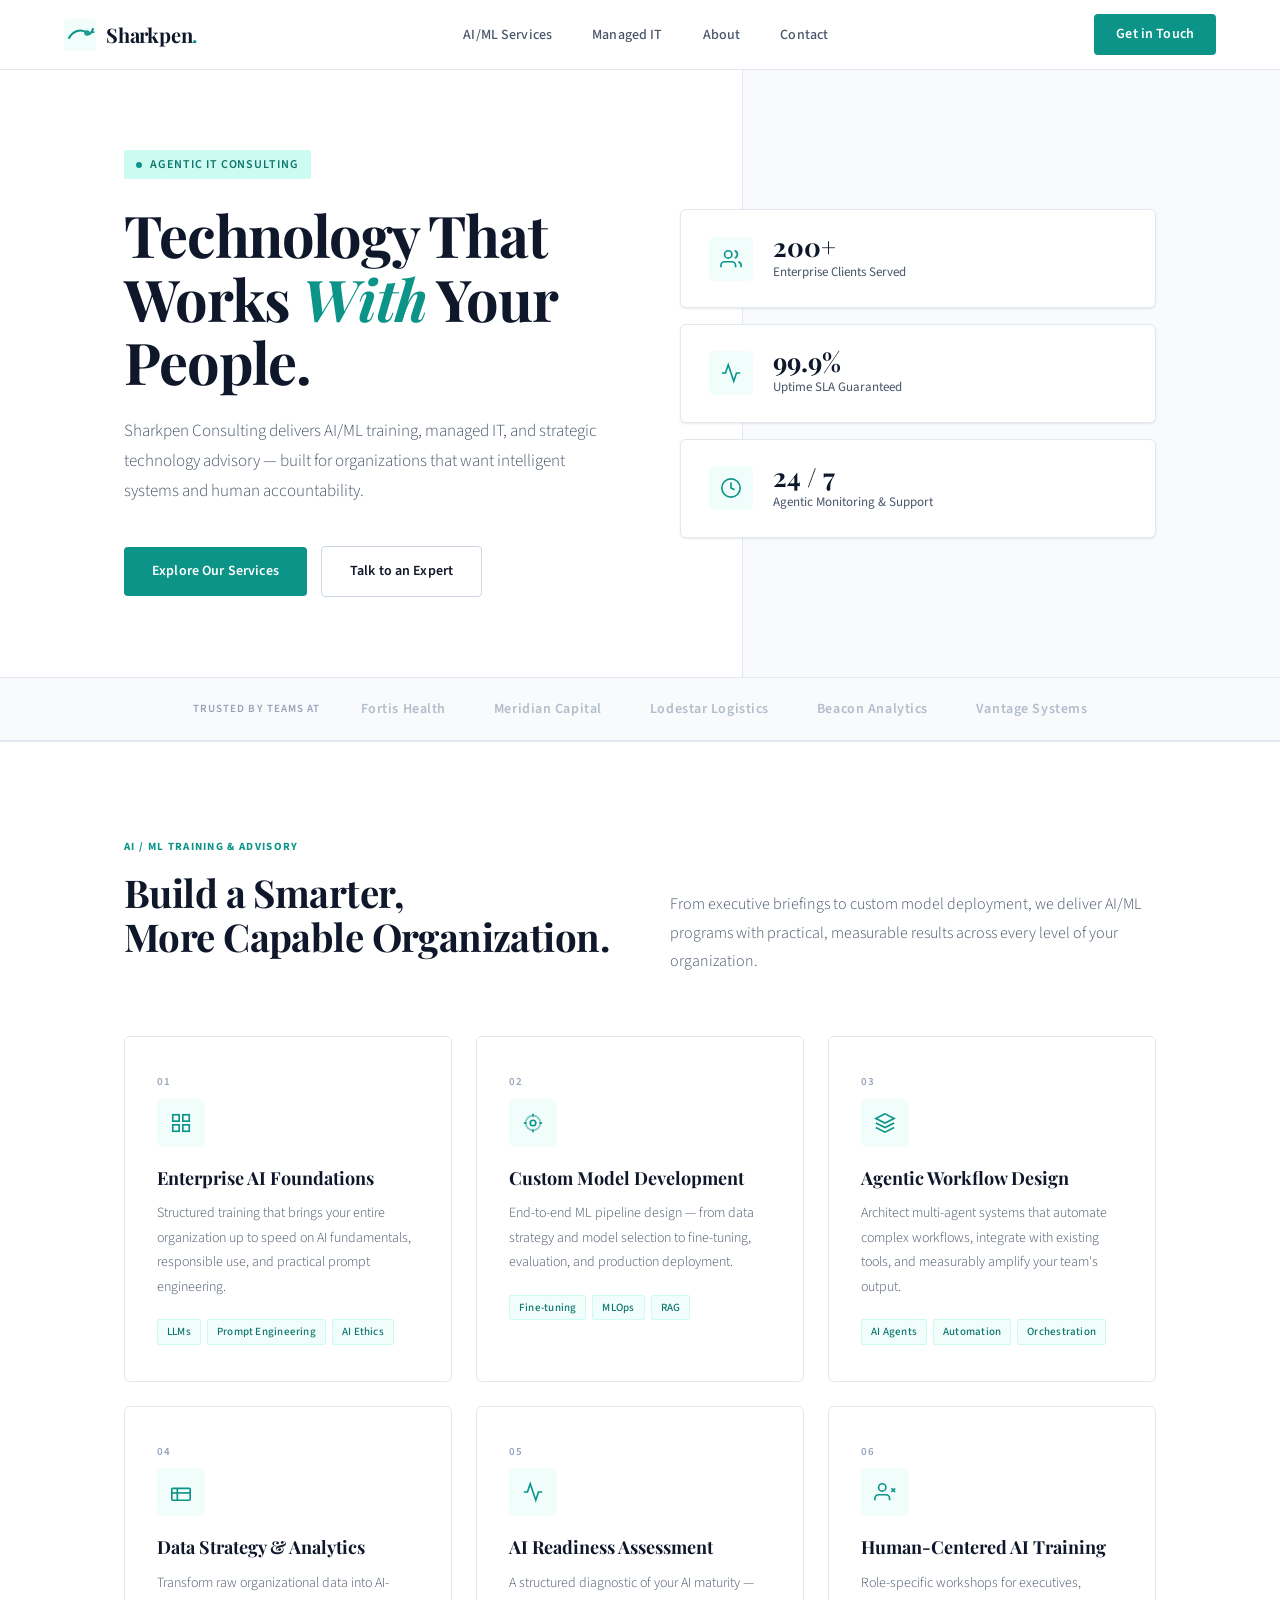
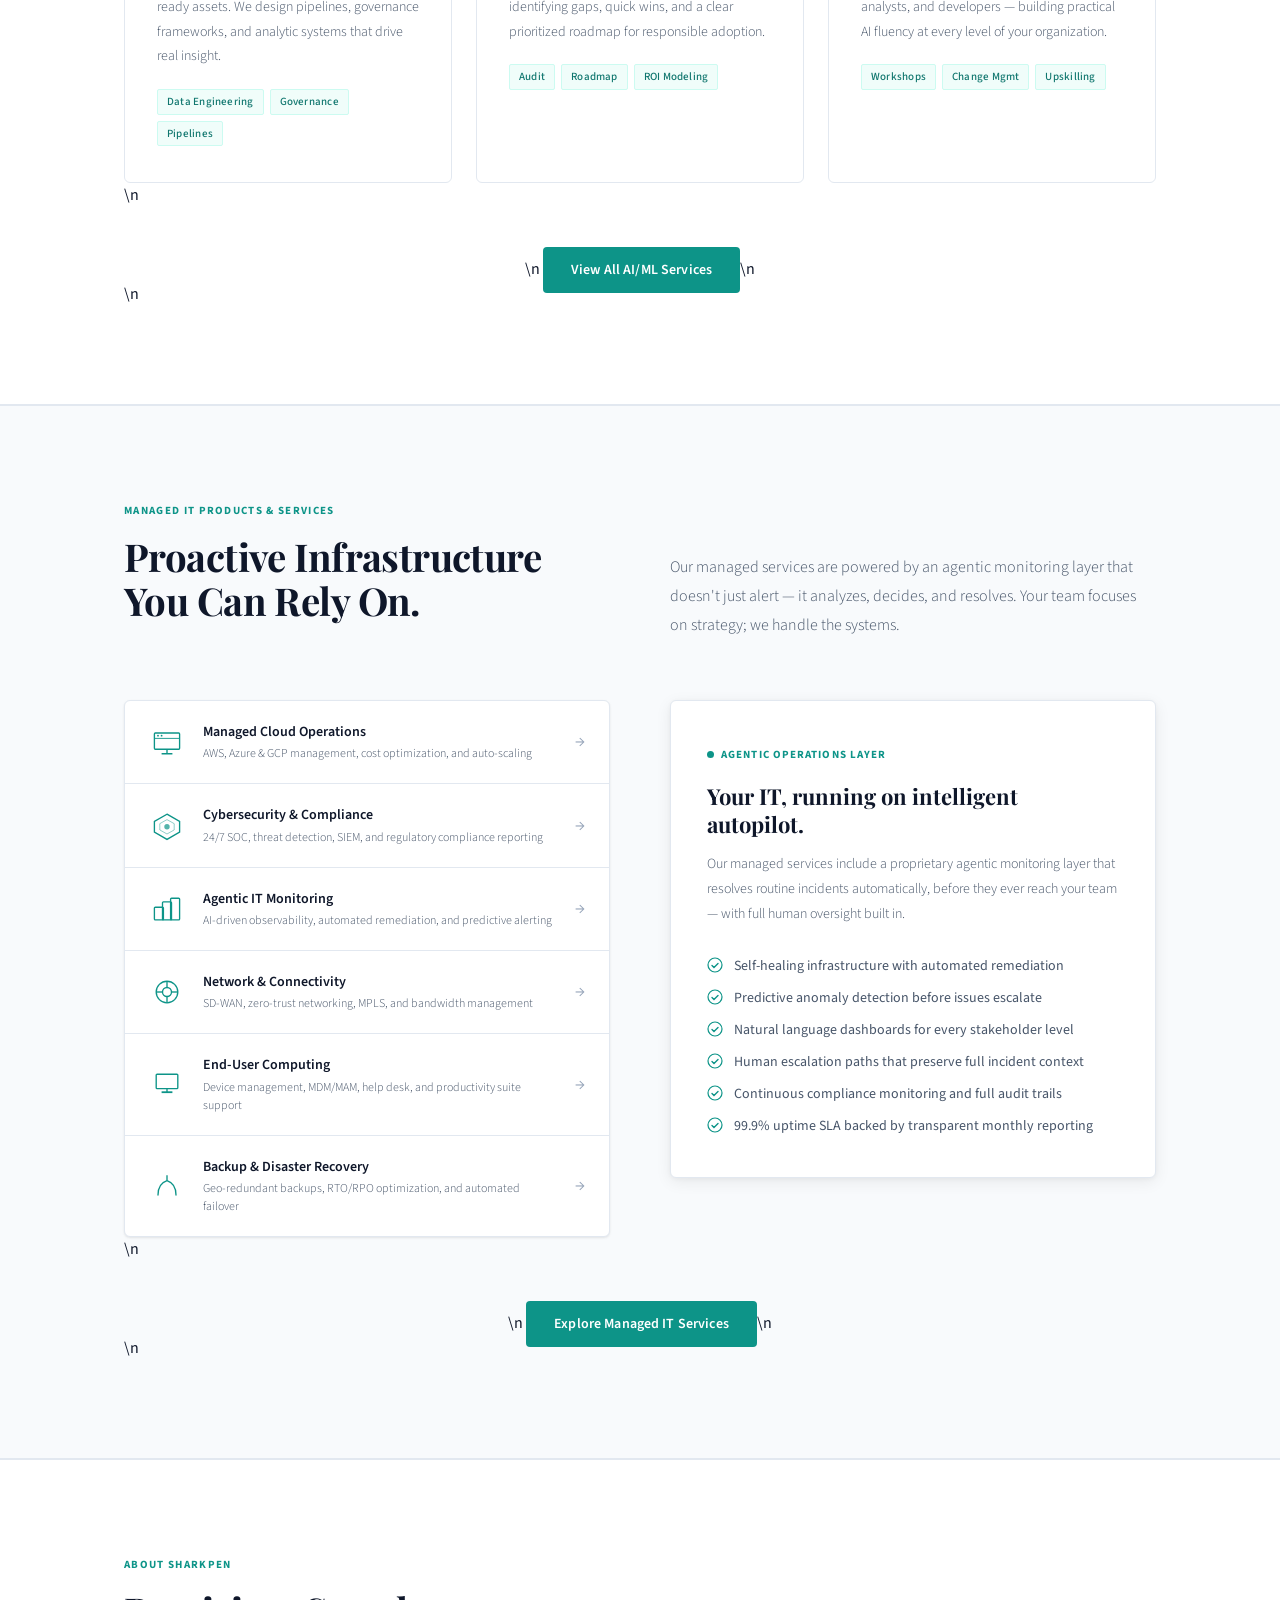
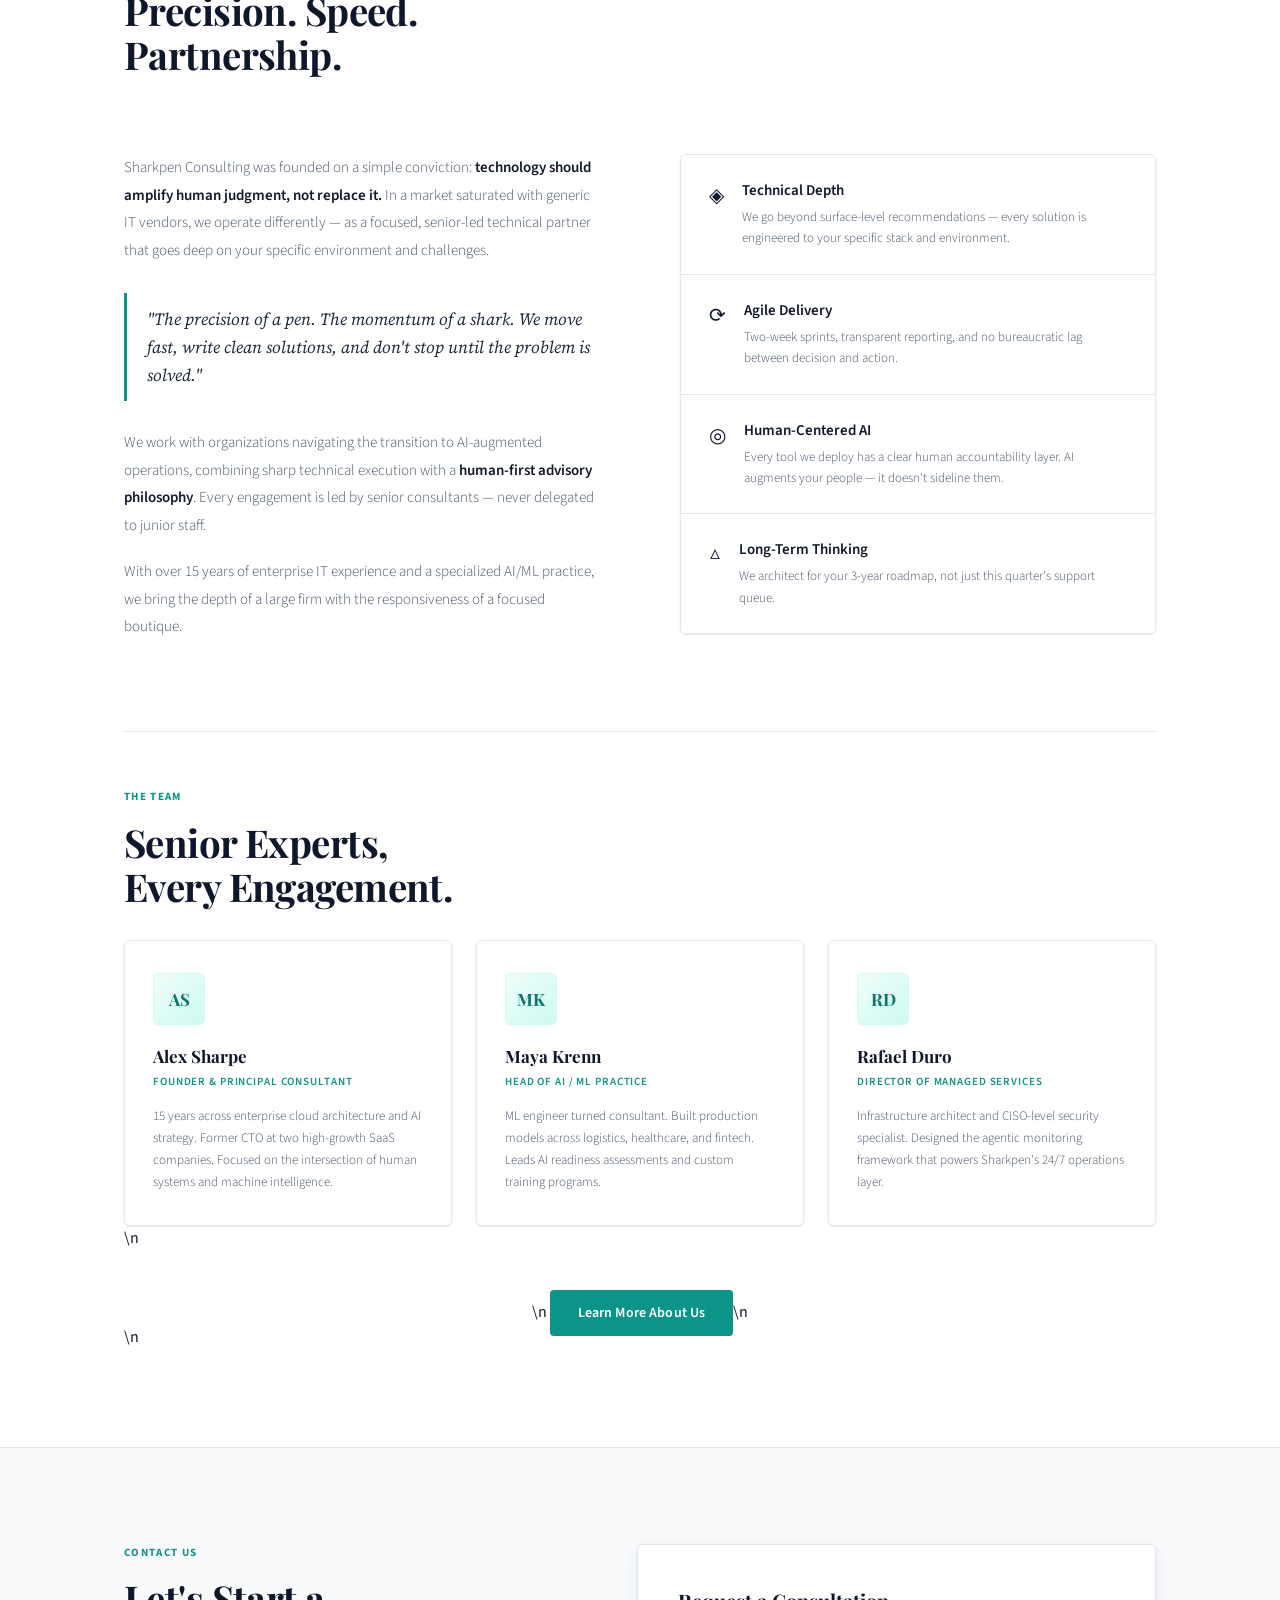
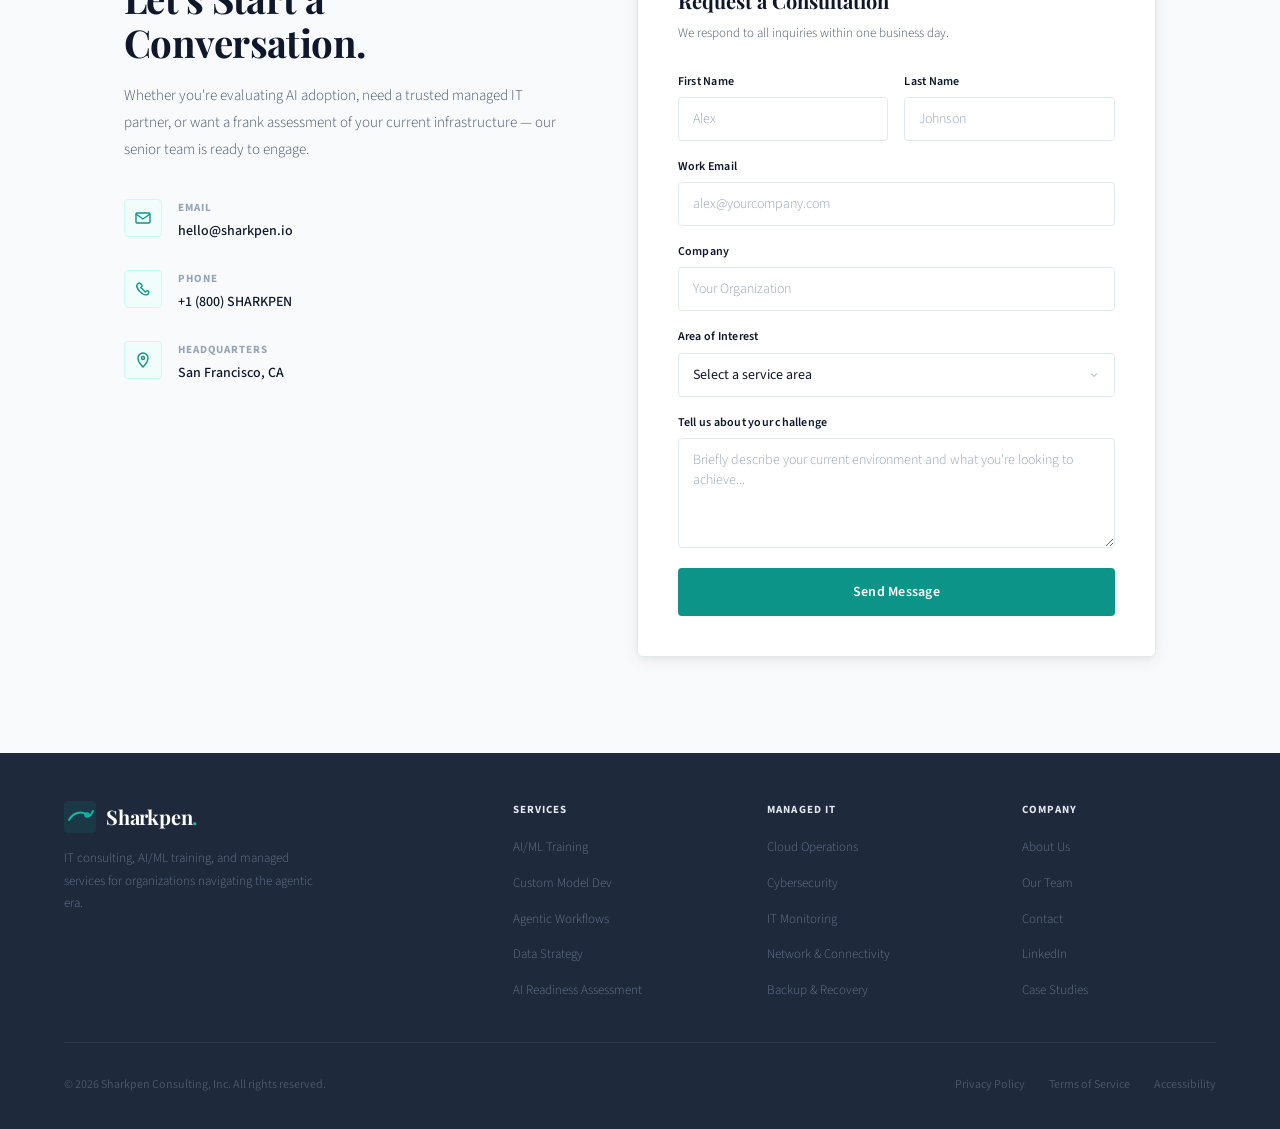
==== commit c2d77e50: "Build out multi-page site architecture" ====
--- a/index.html
+++ b/index.html
@@ -6,1034 +6,13 @@
 <title>Sharkpen Consulting — IT Consulting & AI/ML Services</title>
 <link rel="preconnect" href="https://fonts.googleapis.com">
 <link href="https://fonts.googleapis.com/css2?family=Playfair+Display:wght@400;600;700&family=Source+Sans+3:wght@300;400;500;600&family=Source+Serif+4:ital,wght@0,400;1,400&display=swap" rel="stylesheet">
-<style>
-  :root {
-    --white: #ffffff;
-    --off-white: #f8fafc;
-    --light: #f1f5f9;
-    --border: #e2e8f0;
-    --border-mid: #cbd5e1;
-    --text: #0f172a;
-    --text2: #475569;
-    --text3: #94a3b8;
-    --teal: #0d9488;
-    --teal-dark: #0f766e;
-    --teal-light: #14b8a6;
-    --teal-pale: #f0fdfa;
-    --teal-subtle: #ccfbf1;
-    --charcoal: #1e293b;
-    --shadow-sm: 0 1px 3px rgba(0,0,0,0.06), 0 1px 2px rgba(0,0,0,0.04);
-    --shadow: 0 4px 16px rgba(0,0,0,0.07), 0 1px 4px rgba(0,0,0,0.04);
-    --shadow-lg: 0 12px 40px rgba(0,0,0,0.09), 0 4px 12px rgba(0,0,0,0.05);
-  }
-
-  *, *::before, *::after { box-sizing: border-box; margin: 0; padding: 0; }
-  html { scroll-behavior: smooth; }
-
-  body {
-    background: var(--white);
-    color: var(--text);
-    font-family: 'Source Sans 3', sans-serif;
-    font-weight: 400;
-    line-height: 1.6;
-    overflow-x: hidden;
-  }
-
-  /* ── NAV ── */
-  nav {
-    position: fixed;
-    top: 0; left: 0; right: 0;
-    z-index: 100;
-    background: rgba(255,255,255,0.97);
-    backdrop-filter: blur(8px);
-    border-bottom: 1px solid var(--border);
-    height: 70px;
-    display: flex;
-    align-items: center;
-    justify-content: space-between;
-    padding: 0 64px;
-  }
-
-  .logo {
-    display: flex;
-    align-items: center;
-    gap: 10px;
-    text-decoration: none;
-  }
-
-  .logo-icon {
-    width: 32px;
-    height: 32px;
-  }
-
-  .logo-name {
-    font-family: 'Playfair Display', serif;
-    font-weight: 700;
-    font-size: 20px;
-    color: var(--text);
-    letter-spacing: -0.01em;
-  }
-
-  .logo-name span { color: var(--teal); }
-
-  .nav-links {
-    display: flex;
-    align-items: center;
-    gap: 40px;
-    list-style: none;
-  }
-
-  .nav-links a {
-    font-size: 14px;
-    font-weight: 500;
-    color: var(--text2);
-    text-decoration: none;
-    transition: color 0.2s;
-    letter-spacing: 0.01em;
-  }
-
-  .nav-links a:hover { color: var(--teal); }
-
-  .nav-cta {
-    font-size: 14px;
-    font-weight: 600;
-    color: var(--white);
-    background: var(--teal);
-    text-decoration: none;
-    padding: 9px 22px;
-    border-radius: 4px;
-    transition: background 0.2s, box-shadow 0.2s;
-    letter-spacing: 0.01em;
-  }
-
-  .nav-cta:hover {
-    background: var(--teal-dark);
-    box-shadow: 0 4px 12px rgba(13,148,136,0.3);
-  }
-
-  /* ── HERO ── */
-  #hero {
-    padding-top: 70px;
-    background: var(--white);
-    min-height: 620px;
-    display: flex;
-    align-items: center;
-    border-bottom: 1px solid var(--border);
-    position: relative;
-    overflow: hidden;
-  }
-
-  #hero::after {
-    content: '';
-    position: absolute;
-    right: 0; top: 0; bottom: 0;
-    width: 42%;
-    background: var(--off-white);
-    border-left: 1px solid var(--border);
-    z-index: 0;
-  }
-
-  .hero-inner {
-    max-width: 1160px;
-    margin: 0 auto;
-    padding: 80px 64px;
-    display: grid;
-    grid-template-columns: 1fr 1fr;
-    gap: 80px;
-    align-items: center;
-    position: relative;
-    z-index: 1;
-    width: 100%;
-  }
-
-  .hero-tag {
-    display: inline-flex;
-    align-items: center;
-    gap: 8px;
-    background: var(--teal-subtle);
-    color: var(--teal-dark);
-    font-size: 12px;
-    font-weight: 600;
-    letter-spacing: 0.08em;
-    text-transform: uppercase;
-    padding: 5px 12px;
-    border-radius: 2px;
-    margin-bottom: 24px;
-  }
-
-  .hero-tag::before {
-    content: '';
-    width: 6px; height: 6px;
-    border-radius: 50%;
-    background: var(--teal);
-  }
-
-  .hero-h1 {
-    font-family: 'Playfair Display', serif;
-    font-weight: 700;
-    font-size: clamp(36px, 4.5vw, 58px);
-    line-height: 1.1;
-    letter-spacing: -0.02em;
-    color: var(--text);
-    margin-bottom: 24px;
-  }
-
-  .hero-h1 em {
-    font-style: italic;
-    color: var(--teal);
-  }
-
-  .hero-sub {
-    font-size: 17px;
-    line-height: 1.75;
-    color: var(--text2);
-    margin-bottom: 40px;
-    font-weight: 300;
-  }
-
-  .hero-actions {
-    display: flex;
-    gap: 14px;
-    align-items: center;
-  }
-
-  .btn-primary {
-    font-size: 14px;
-    font-weight: 600;
-    color: var(--white);
-    background: var(--teal);
-    text-decoration: none;
-    padding: 13px 28px;
-    border-radius: 4px;
-    transition: background 0.2s, box-shadow 0.2s;
-    letter-spacing: 0.01em;
-  }
-
-  .btn-primary:hover {
-    background: var(--teal-dark);
-    box-shadow: 0 6px 16px rgba(13,148,136,0.28);
-  }
-
-  .btn-outline {
-    font-size: 14px;
-    font-weight: 600;
-    color: var(--text);
-    text-decoration: none;
-    padding: 13px 28px;
-    border-radius: 4px;
-    border: 1.5px solid var(--border-mid);
-    transition: all 0.2s;
-    letter-spacing: 0.01em;
-  }
-
-  .btn-outline:hover {
-    border-color: var(--teal);
-    color: var(--teal);
-  }
-
-  /* Hero right panel */
-  .hero-right {
-    display: flex;
-    flex-direction: column;
-    gap: 16px;
-  }
-
-  .hero-stat-card {
-    background: var(--white);
-    border: 1px solid var(--border);
-    border-radius: 6px;
-    padding: 24px 28px;
-    box-shadow: var(--shadow-sm);
-    display: flex;
-    align-items: center;
-    gap: 20px;
-    opacity: 0;
-    animation: slideIn 0.6s forwards;
-  }
-
-  .hero-stat-card:nth-child(1) { animation-delay: 0.3s; }
-  .hero-stat-card:nth-child(2) { animation-delay: 0.5s; }
-  .hero-stat-card:nth-child(3) { animation-delay: 0.7s; }
-
-  .stat-icon {
-    width: 44px;
-    height: 44px;
-    background: var(--teal-pale);
-    border-radius: 6px;
-    display: flex;
-    align-items: center;
-    justify-content: center;
-    flex-shrink: 0;
-    color: var(--teal);
-  }
-
-  .stat-content .num {
-    font-family: 'Playfair Display', serif;
-    font-size: 26px;
-    font-weight: 700;
-    color: var(--text);
-    line-height: 1;
-    margin-bottom: 2px;
-  }
-
-  .stat-content .lbl {
-    font-size: 13px;
-    color: var(--text2);
-  }
-
-  /* ── LOGOS / TRUST BAR ── */
-  .trust-bar {
-    background: var(--off-white);
-    border-bottom: 1px solid var(--border);
-    padding: 20px 64px;
-    display: flex;
-    align-items: center;
-    justify-content: center;
-    gap: 0;
-  }
-
-  .trust-label {
-    font-size: 11px;
-    font-weight: 600;
-    letter-spacing: 0.1em;
-    text-transform: uppercase;
-    color: var(--text3);
-    margin-right: 40px;
-    white-space: nowrap;
-  }
-
-  .trust-logos {
-    display: flex;
-    gap: 48px;
-    align-items: center;
-  }
-
-  .trust-logo {
-    font-family: 'Source Sans 3', sans-serif;
-    font-size: 14px;
-    font-weight: 600;
-    color: var(--text3);
-    letter-spacing: 0.04em;
-    opacity: 0.7;
-  }
-
-  /* ── SECTION WRAPPER ── */
-  .section-wrap {
-    max-width: 1160px;
-    margin: 0 auto;
-    padding: 96px 64px;
-  }
-
-  .section-eyebrow {
-    font-size: 11px;
-    font-weight: 700;
-    letter-spacing: 0.12em;
-    text-transform: uppercase;
-    color: var(--teal);
-    margin-bottom: 14px;
-  }
-
-  .section-title {
-    font-family: 'Playfair Display', serif;
-    font-weight: 700;
-    font-size: clamp(28px, 3vw, 42px);
-    line-height: 1.15;
-    letter-spacing: -0.015em;
-    color: var(--text);
-    margin-bottom: 18px;
-  }
-
-  .section-lead {
-    font-size: 16px;
-    line-height: 1.8;
-    color: var(--text2);
-    max-width: 580px;
-    font-weight: 300;
-  }
-
-  .section-head {
-    display: grid;
-    grid-template-columns: 1fr 1fr;
-    gap: 60px;
-    align-items: end;
-    margin-bottom: 60px;
-  }
-
-  /* ── AI/ML SECTION ── */
-  #aiml { background: var(--white); border-top: 1px solid var(--border); }
-
-  .services-grid {
-    display: grid;
-    grid-template-columns: repeat(3, 1fr);
-    gap: 24px;
-  }
-
-  .service-card {
-    background: var(--white);
-    border: 1px solid var(--border);
-    border-radius: 6px;
-    padding: 36px 32px;
-    transition: box-shadow 0.25s, border-color 0.25s, transform 0.25s;
-    cursor: default;
-  }
-
-  .service-card:hover {
-    box-shadow: var(--shadow);
-    border-color: var(--teal-light);
-    transform: translateY(-2px);
-  }
-
-  .card-icon-wrap {
-    width: 48px;
-    height: 48px;
-    background: var(--teal-pale);
-    border-radius: 6px;
-    display: flex;
-    align-items: center;
-    justify-content: center;
-    margin-bottom: 20px;
-    color: var(--teal);
-  }
-
-  .card-number {
-    font-size: 11px;
-    font-weight: 600;
-    letter-spacing: 0.1em;
-    color: var(--text3);
-    text-transform: uppercase;
-    margin-bottom: 8px;
-  }
-
-  .card-title {
-    font-family: 'Playfair Display', serif;
-    font-size: 18px;
-    font-weight: 700;
-    color: var(--text);
-    margin-bottom: 12px;
-    line-height: 1.25;
-  }
-
-  .card-desc {
-    font-size: 14px;
-    line-height: 1.75;
-    color: var(--text2);
-    font-weight: 300;
-  }
-
-  .card-tags {
-    display: flex;
-    flex-wrap: wrap;
-    gap: 6px;
-    margin-top: 20px;
-  }
-
-  .tag {
-    font-size: 11px;
-    font-weight: 500;
-    color: var(--teal-dark);
-    background: var(--teal-pale);
-    border: 1px solid var(--teal-subtle);
-    padding: 3px 9px;
-    border-radius: 2px;
-    letter-spacing: 0.02em;
-  }
-
-  /* ── MANAGED IT ── */
-  #managed {
-    background: var(--off-white);
-    border-top: 1px solid var(--border);
-    border-bottom: 1px solid var(--border);
-  }
-
-  .managed-grid {
-    display: grid;
-    grid-template-columns: 1fr 1fr;
-    gap: 60px;
-    align-items: start;
-  }
-
-  .service-list {
-    display: flex;
-    flex-direction: column;
-    gap: 0;
-    border: 1px solid var(--border);
-    border-radius: 6px;
-    overflow: hidden;
-    background: var(--white);
-    box-shadow: var(--shadow-sm);
-  }
-
-  .service-row {
-    display: flex;
-    align-items: center;
-    gap: 18px;
-    padding: 20px 24px;
-    border-bottom: 1px solid var(--border);
-    transition: background 0.2s;
-    cursor: default;
-  }
-
-  .service-row:last-child { border-bottom: none; }
-  .service-row:hover { background: var(--teal-pale); }
-
-  .service-row-icon {
-    width: 36px;
-    height: 36px;
-    color: var(--teal);
-    flex-shrink: 0;
-  }
-
-  .service-row-body { flex: 1; }
-
-  .service-row-name {
-    font-size: 14px;
-    font-weight: 600;
-    color: var(--text);
-    margin-bottom: 2px;
-  }
-
-  .service-row-meta {
-    font-size: 12px;
-    color: var(--text2);
-    line-height: 1.5;
-    font-weight: 300;
-  }
-
-  .service-row-arrow {
-    color: var(--text3);
-    font-size: 16px;
-    transition: color 0.2s, transform 0.2s;
-  }
-
-  .service-row:hover .service-row-arrow {
-    color: var(--teal);
-    transform: translateX(3px);
-  }
-
-  /* Highlight box */
-  .highlight-box {
-    background: var(--white);
-    border: 1px solid var(--border);
-    border-radius: 6px;
-    padding: 40px 36px;
-    box-shadow: var(--shadow);
-  }
-
-  .highlight-box .hl-tag {
-    display: inline-flex;
-    align-items: center;
-    gap: 7px;
-    font-size: 11px;
-    font-weight: 700;
-    letter-spacing: 0.1em;
-    text-transform: uppercase;
-    color: var(--teal);
-    margin-bottom: 20px;
-  }
-
-  .live-dot {
-    width: 7px;
-    height: 7px;
-    border-radius: 50%;
-    background: var(--teal);
-    animation: blink 2s infinite;
-  }
-
-  @keyframes blink {
-    0%, 100% { opacity: 1; }
-    50% { opacity: 0.3; }
-  }
-
-  .highlight-box h3 {
-    font-family: 'Playfair Display', serif;
-    font-size: 22px;
-    font-weight: 700;
-    color: var(--text);
-    margin-bottom: 14px;
-    line-height: 1.25;
-  }
-
-  .highlight-box p {
-    font-size: 14px;
-    line-height: 1.8;
-    color: var(--text2);
-    margin-bottom: 28px;
-    font-weight: 300;
-  }
-
-  .check-list {
-    display: flex;
-    flex-direction: column;
-    gap: 11px;
-  }
-
-  .check-item {
-    display: flex;
-    align-items: flex-start;
-    gap: 11px;
-    font-size: 14px;
-    color: var(--text2);
-    line-height: 1.5;
-  }
-
-  .check-item svg {
-    color: var(--teal);
-    flex-shrink: 0;
-    margin-top: 1px;
-  }
-
-  /* ── ABOUT ── */
-  #about { background: var(--white); border-top: 1px solid var(--border); }
-
-  .about-grid {
-    display: grid;
-    grid-template-columns: 1fr 1fr;
-    gap: 80px;
-    align-items: start;
-  }
-
-  .about-body p {
-    font-size: 15px;
-    line-height: 1.85;
-    color: var(--text2);
-    margin-bottom: 18px;
-    font-weight: 300;
-  }
-
-  .about-body p strong {
-    font-weight: 600;
-    color: var(--text);
-  }
-
-  .about-body blockquote {
-    border-left: 3px solid var(--teal);
-    padding: 12px 0 12px 20px;
-    margin: 28px 0;
-    font-family: 'Source Serif 4', serif;
-    font-style: italic;
-    font-size: 17px;
-    color: var(--charcoal);
-    line-height: 1.65;
-  }
-
-  .values-list {
-    display: flex;
-    flex-direction: column;
-    gap: 0;
-    border: 1px solid var(--border);
-    border-radius: 6px;
-    overflow: hidden;
-    box-shadow: var(--shadow-sm);
-  }
-
-  .value-item {
-    padding: 24px 28px;
-    border-bottom: 1px solid var(--border);
-    background: var(--white);
-    display: flex;
-    gap: 18px;
-    align-items: flex-start;
-    transition: background 0.2s;
-  }
-
-  .value-item:last-child { border-bottom: none; }
-  .value-item:hover { background: var(--off-white); }
-
-  .value-icon {
-    font-size: 20px;
-    margin-top: 1px;
-    flex-shrink: 0;
-  }
-
-  .value-text .v-name {
-    font-weight: 600;
-    font-size: 15px;
-    color: var(--text);
-    margin-bottom: 4px;
-  }
-
-  .value-text .v-desc {
-    font-size: 13px;
-    color: var(--text2);
-    line-height: 1.65;
-    font-weight: 300;
-  }
-
-  /* TEAM */
-  .team-section-head {
-    margin-top: 72px;
-    margin-bottom: 32px;
-    padding-top: 56px;
-    border-top: 1px solid var(--border);
-  }
-
-  .team-grid {
-    display: grid;
-    grid-template-columns: repeat(3, 1fr);
-    gap: 24px;
-  }
-
-  .team-card {
-    background: var(--white);
-    border: 1px solid var(--border);
-    border-radius: 6px;
-    padding: 32px 28px;
-    box-shadow: var(--shadow-sm);
-    transition: box-shadow 0.2s, transform 0.2s;
-  }
-
-  .team-card:hover {
-    box-shadow: var(--shadow);
-    transform: translateY(-2px);
-  }
-
-  .team-avatar {
-    width: 52px;
-    height: 52px;
-    border-radius: 6px;
-    background: linear-gradient(135deg, var(--teal-pale), var(--teal-subtle));
-    border: 1px solid var(--teal-subtle);
-    display: flex;
-    align-items: center;
-    justify-content: center;
-    font-family: 'Playfair Display', serif;
-    font-size: 17px;
-    font-weight: 700;
-    color: var(--teal-dark);
-    margin-bottom: 18px;
-  }
-
-  .team-name {
-    font-family: 'Playfair Display', serif;
-    font-size: 17px;
-    font-weight: 700;
-    color: var(--text);
-    margin-bottom: 3px;
-  }
-
-  .team-role {
-    font-size: 11px;
-    font-weight: 600;
-    letter-spacing: 0.08em;
-    text-transform: uppercase;
-    color: var(--teal);
-    margin-bottom: 14px;
-  }
-
-  .team-bio {
-    font-size: 13px;
-    line-height: 1.7;
-    color: var(--text2);
-    font-weight: 300;
-  }
-
-  /* ── CONTACT ── */
-  #contact {
-    background: var(--off-white);
-    border-top: 1px solid var(--border);
-  }
-
-  .contact-grid {
-    display: grid;
-    grid-template-columns: 1fr 1.2fr;
-    gap: 80px;
-    align-items: start;
-  }
-
-  .contact-details {
-    display: flex;
-    flex-direction: column;
-    gap: 28px;
-    margin-top: 36px;
-  }
-
-  .contact-row {
-    display: flex;
-    gap: 16px;
-    align-items: flex-start;
-  }
-
-  .contact-row-icon {
-    width: 38px;
-    height: 38px;
-    background: var(--teal-pale);
-    border: 1px solid var(--teal-subtle);
-    border-radius: 4px;
-    display: flex;
-    align-items: center;
-    justify-content: center;
-    color: var(--teal);
-    flex-shrink: 0;
-  }
-
-  .contact-row-label {
-    font-size: 11px;
-    font-weight: 700;
-    letter-spacing: 0.08em;
-    text-transform: uppercase;
-    color: var(--text3);
-    margin-bottom: 3px;
-  }
-
-  .contact-row-val {
-    font-size: 14px;
-    color: var(--text);
-    font-weight: 500;
-  }
-
-  /* FORM */
-  .contact-form-wrap {
-    background: var(--white);
-    border: 1px solid var(--border);
-    border-radius: 6px;
-    padding: 40px;
-    box-shadow: var(--shadow);
-  }
-
-  .form-title {
-    font-family: 'Playfair Display', serif;
-    font-size: 20px;
-    font-weight: 700;
-    color: var(--text);
-    margin-bottom: 6px;
-  }
-
-  .form-subtitle {
-    font-size: 13px;
-    color: var(--text2);
-    margin-bottom: 28px;
-    font-weight: 300;
-  }
-
-  .form-row {
-    display: grid;
-    grid-template-columns: 1fr 1fr;
-    gap: 16px;
-  }
-
-  .form-group {
-    display: flex;
-    flex-direction: column;
-    gap: 6px;
-    margin-bottom: 16px;
-  }
-
-  .form-group label {
-    font-size: 12px;
-    font-weight: 600;
-    color: var(--text);
-    letter-spacing: 0.02em;
-  }
-
-  .form-group input,
-  .form-group select,
-  .form-group textarea {
-    background: var(--white);
-    border: 1.5px solid var(--border);
-    color: var(--text);
-    font-family: 'Source Sans 3', sans-serif;
-    font-size: 14px;
-    padding: 11px 14px;
-    border-radius: 4px;
-    outline: none;
-    transition: border-color 0.2s, box-shadow 0.2s;
-    -webkit-appearance: none;
-  }
-
-  .form-group select {
-    background-image: url("data:image/svg+xml,%3Csvg xmlns='http://www.w3.org/2000/svg' width='12' height='12' viewBox='0 0 24 24' fill='none' stroke='%2394a3b8' stroke-width='2'%3E%3Cpath d='M6 9l6 6 6-6'/%3E%3C/svg%3E");
-    background-repeat: no-repeat;
-    background-position: right 14px center;
-    cursor: pointer;
-  }
-
-  .form-group select option { background: var(--white); }
-
-  .form-group textarea {
-    resize: vertical;
-    min-height: 110px;
-    font-weight: 300;
-  }
-
-  .form-group input:focus,
-  .form-group select:focus,
-  .form-group textarea:focus {
-    border-color: var(--teal);
-    box-shadow: 0 0 0 3px rgba(13,148,136,0.1);
-  }
-
-  .form-group input::placeholder,
-  .form-group textarea::placeholder {
-    color: var(--text3);
-    font-weight: 300;
-  }
-
-  .submit-btn {
-    width: 100%;
-    font-family: 'Source Sans 3', sans-serif;
-    font-size: 14px;
-    font-weight: 600;
-    color: var(--white);
-    background: var(--teal);
-    border: none;
-    padding: 14px;
-    border-radius: 4px;
-    cursor: pointer;
-    transition: background 0.2s, box-shadow 0.2s;
-    letter-spacing: 0.02em;
-    margin-top: 4px;
-  }
-
-  .submit-btn:hover {
-    background: var(--teal-dark);
-    box-shadow: 0 4px 14px rgba(13,148,136,0.3);
-  }
-
-  /* ── FOOTER ── */
-  footer {
-    background: var(--charcoal);
-    color: #94a3b8;
-    padding: 48px 64px 32px;
-  }
-
-  .footer-top {
-    display: grid;
-    grid-template-columns: 2fr 1fr 1fr 1fr;
-    gap: 60px;
-    padding-bottom: 40px;
-    border-bottom: 1px solid rgba(255,255,255,0.08);
-  }
-
-  .footer-brand .logo-name { color: #fff; }
-
-  .footer-desc {
-    font-size: 13px;
-    line-height: 1.75;
-    color: #64748b;
-    margin-top: 14px;
-    max-width: 260px;
-    font-weight: 300;
-  }
-
-  .footer-col-title {
-    font-size: 11px;
-    font-weight: 700;
-    letter-spacing: 0.1em;
-    text-transform: uppercase;
-    color: #e2e8f0;
-    margin-bottom: 16px;
-  }
-
-  .footer-links {
-    list-style: none;
-    display: flex;
-    flex-direction: column;
-    gap: 10px;
-  }
-
-  .footer-links a {
-    font-size: 13px;
-    color: #64748b;
-    text-decoration: none;
-    transition: color 0.2s;
-    font-weight: 300;
-  }
-
-  .footer-links a:hover { color: var(--teal-light); }
-
-  .footer-bottom {
-    display: flex;
-    align-items: center;
-    justify-content: space-between;
-    padding-top: 28px;
-  }
-
-  .footer-copy {
-    font-size: 12px;
-    color: #475569;
-  }
-
-  .footer-legal {
-    display: flex;
-    gap: 24px;
-    list-style: none;
-  }
-
-  .footer-legal a {
-    font-size: 12px;
-    color: #475569;
-    text-decoration: none;
-    transition: color 0.2s;
-  }
-
-  .footer-legal a:hover { color: var(--teal-light); }
-
-  /* ── DIVIDERS ── */
-  hr.section-rule {
-    border: none;
-    border-top: 1px solid var(--border);
-    margin: 0;
-  }
-
-  /* ── ANIMATIONS ── */
-  @keyframes fadeUp {
-    from { opacity: 0; transform: translateY(18px); }
-    to { opacity: 1; transform: translateY(0); }
-  }
-
-  @keyframes slideIn {
-    from { opacity: 0; transform: translateX(16px); }
-    to { opacity: 1; transform: translateX(0); }
-  }
-
-  .hero-left > * {
-    opacity: 0;
-    animation: fadeUp 0.7s forwards;
-  }
-
-  .hero-left .hero-tag   { animation-delay: 0.1s; }
-  .hero-left .hero-h1    { animation-delay: 0.25s; }
-  .hero-left .hero-sub   { animation-delay: 0.4s; }
-  .hero-left .hero-actions { animation-delay: 0.55s; }
-
-  .reveal {
-    opacity: 0;
-    transform: translateY(20px);
-    transition: opacity 0.65s, transform 0.65s;
-  }
-
-  .reveal.visible {
-    opacity: 1;
-    transform: translateY(0);
-  }
-
-  /* ── RESPONSIVE ── */
-  @media (max-width: 960px) {
-    nav { padding: 0 24px; }
-    .nav-links { display: none; }
-    .hero-inner { grid-template-columns: 1fr; padding: 60px 24px; }
-    #hero::after { display: none; }
-    .hero-right { display: none; }
-    .section-wrap { padding: 64px 24px; }
-    .section-head { grid-template-columns: 1fr; gap: 16px; }
-    .services-grid { grid-template-columns: 1fr; }
-    .managed-grid { grid-template-columns: 1fr; }
-    .about-grid { grid-template-columns: 1fr; gap: 48px; }
-    .team-grid { grid-template-columns: 1fr; }
-    .contact-grid { grid-template-columns: 1fr; }
-    .form-row { grid-template-columns: 1fr; }
-    .footer-top { grid-template-columns: 1fr 1fr; gap: 36px; }
-    .trust-bar { padding: 16px 24px; flex-wrap: wrap; gap: 12px; }
-    footer { padding: 40px 24px 24px; }
-    .footer-bottom { flex-direction: column; gap: 12px; }
-  }
-</style>
+<link rel="stylesheet" href="styles.css">
 </head>
 <body>
 
 <!-- NAV -->
 <nav>
-  <a href="#hero" class="logo">
+  <a href="index.html" class="logo">
     <svg class="logo-icon" viewBox="0 0 32 32" fill="none">
       <rect width="32" height="32" rx="4" fill="#f0fdfa"/>
       <path d="M5 19 C9 12, 17 9, 23 14 C26 16.5, 27 14, 29 10" stroke="#0d9488" stroke-width="2" stroke-linecap="round" fill="none"/>
@@ -1043,12 +22,12 @@
     <span class="logo-name">Sharkpen<span>.</span></span>
   </a>
   <ul class="nav-links">
-    <li><a href="#aiml">AI/ML Services</a></li>
-    <li><a href="#managed">Managed IT</a></li>
-    <li><a href="#about">About</a></li>
-    <li><a href="#contact">Contact</a></li>
+    <li><a href="ai-ml-services.html">AI/ML Services</a></li>
+    <li><a href="managed-it.html">Managed IT</a></li>
+    <li><a href="about.html">About</a></li>
+    <li><a href="contact.html">Contact</a></li>
   </ul>
-  <a href="#contact" class="nav-cta">Get in Touch</a>
+  <a href="contact.html" class="nav-cta">Get in Touch</a>
 </nav>
 
 <!-- HERO -->
@@ -1059,8 +38,8 @@
       <h1 class="hero-h1">Technology That Works <em>With</em> Your People.</h1>
       <p class="hero-sub">Sharkpen Consulting delivers AI/ML training, managed IT, and strategic technology advisory — built for organizations that want intelligent systems and human accountability.</p>
       <div class="hero-actions">
-        <a href="#aiml" class="btn-primary">Explore Our Services</a>
-        <a href="#contact" class="btn-outline">Talk to an Expert</a>
+        <a href="ai-ml-services.html" class="btn-primary">Explore Our Services</a>
+        <a href="contact.html" class="btn-outline">Talk to an Expert</a>
       </div>
     </div>
     <div class="hero-right">
@@ -1206,7 +185,7 @@
         <div class="card-tags"><span class="tag">Workshops</span><span class="tag">Change Mgmt</span><span class="tag">Upskilling</span></div>
       </div>
     </div>
-  </div>
+  \n    <div style="text-align: center; margin-top: 48px;">\n      <a href="ai-ml-services.html" class="btn-primary">View All AI/ML Services</a>\n    </div>\n  </div>
 </section>
 
 <hr class="section-rule">
@@ -1361,7 +340,7 @@
         </div>
       </div>
     </div>
-  </div>
+  \n    <div style="text-align: center; margin-top: 48px;">\n      <a href="managed-it.html" class="btn-primary">Explore Managed IT Services</a>\n    </div>\n  </div>
 </section>
 
 <!-- ABOUT -->
@@ -1440,7 +419,7 @@
         <p class="team-bio">Infrastructure architect and CISO-level security specialist. Designed the agentic monitoring framework that powers Sharkpen's 24/7 operations layer.</p>
       </div>
     </div>
-  </div>
+  \n    <div style="text-align: center; margin-top: 48px;">\n      <a href="about.html" class="btn-primary">Learn More About Us</a>\n    </div>\n  </div>
 </section>
 
 <!-- CONTACT -->
@@ -1539,7 +518,7 @@
 <footer>
   <div class="footer-top">
     <div class="footer-brand">
-      <a href="#hero" class="logo" style="margin-bottom:0;">
+      <a href="index.html" class="logo" style="margin-bottom:0;">
         <svg class="logo-icon" viewBox="0 0 32 32" fill="none">
           <rect width="32" height="32" rx="4" fill="rgba(13,148,136,0.15)"/>
           <path d="M5 19 C9 12, 17 9, 23 14 C26 16.5, 27 14, 29 10" stroke="#14b8a6" stroke-width="2" stroke-linecap="round" fill="none"/>
@@ -1552,40 +531,40 @@
     <div>
       <div class="footer-col-title">Services</div>
       <ul class="footer-links">
-        <li><a href="#aiml">AI/ML Training</a></li>
-        <li><a href="#aiml">Custom Model Dev</a></li>
-        <li><a href="#aiml">Agentic Workflows</a></li>
-        <li><a href="#aiml">Data Strategy</a></li>
-        <li><a href="#aiml">AI Readiness Assessment</a></li>
+        <li><a href="ai-ml-services.html">AI/ML Training</a></li>
+        <li><a href="ai-ml-services.html">Custom Model Dev</a></li>
+        <li><a href="ai-ml-services.html">Agentic Workflows</a></li>
+        <li><a href="ai-ml-services.html">Data Strategy</a></li>
+        <li><a href="ai-ml-services.html">AI Readiness Assessment</a></li>
       </ul>
     </div>
     <div>
       <div class="footer-col-title">Managed IT</div>
       <ul class="footer-links">
-        <li><a href="#managed">Cloud Operations</a></li>
-        <li><a href="#managed">Cybersecurity</a></li>
-        <li><a href="#managed">IT Monitoring</a></li>
-        <li><a href="#managed">Network & Connectivity</a></li>
-        <li><a href="#managed">Backup & Recovery</a></li>
+        <li><a href="managed-it.html">Cloud Operations</a></li>
+        <li><a href="managed-it.html">Cybersecurity</a></li>
+        <li><a href="managed-it.html">IT Monitoring</a></li>
+        <li><a href="managed-it.html">Network & Connectivity</a></li>
+        <li><a href="managed-it.html">Backup & Recovery</a></li>
       </ul>
     </div>
     <div>
       <div class="footer-col-title">Company</div>
       <ul class="footer-links">
-        <li><a href="#about">About Us</a></li>
-        <li><a href="#about">Our Team</a></li>
-        <li><a href="#contact">Contact</a></li>
+        <li><a href="about.html">About Us</a></li>
+        <li><a href="about.html">Our Team</a></li>
+        <li><a href="contact.html">Contact</a></li>
         <li><a href="#">LinkedIn</a></li>
-        <li><a href="#">Case Studies</a></li>
+        <li><a href="case-studies.html">Case Studies</a></li>
       </ul>
     </div>
   </div>
   <div class="footer-bottom">
     <span class="footer-copy">© 2026 Sharkpen Consulting, Inc. All rights reserved.</span>
     <ul class="footer-legal">
-      <li><a href="#">Privacy Policy</a></li>
-      <li><a href="#">Terms of Service</a></li>
-      <li><a href="#">Accessibility</a></li>
+      <li><a href="privacy-policy.html">Privacy Policy</a></li>
+      <li><a href="terms-of-service.html">Terms of Service</a></li>
+      <li><a href="accessibility.html">Accessibility</a></li>
     </ul>
   </div>
 </footer>
--- a/styles.css
+++ b/styles.css
@@ -0,0 +1,1020 @@
+:root {
+    --white: #ffffff;
+    --off-white: #f8fafc;
+    --light: #f1f5f9;
+    --border: #e2e8f0;
+    --border-mid: #cbd5e1;
+    --text: #0f172a;
+    --text2: #475569;
+    --text3: #94a3b8;
+    --teal: #0d9488;
+    --teal-dark: #0f766e;
+    --teal-light: #14b8a6;
+    --teal-pale: #f0fdfa;
+    --teal-subtle: #ccfbf1;
+    --charcoal: #1e293b;
+    --shadow-sm: 0 1px 3px rgba(0,0,0,0.06), 0 1px 2px rgba(0,0,0,0.04);
+    --shadow: 0 4px 16px rgba(0,0,0,0.07), 0 1px 4px rgba(0,0,0,0.04);
+    --shadow-lg: 0 12px 40px rgba(0,0,0,0.09), 0 4px 12px rgba(0,0,0,0.05);
+  }
+
+  *, *::before, *::after { box-sizing: border-box; margin: 0; padding: 0; }
+  html { scroll-behavior: smooth; }
+
+  body {
+    background: var(--white);
+    color: var(--text);
+    font-family: 'Source Sans 3', sans-serif;
+    font-weight: 400;
+    line-height: 1.6;
+    overflow-x: hidden;
+  }
+
+  /* ── NAV ── */
+  nav {
+    position: fixed;
+    top: 0; left: 0; right: 0;
+    z-index: 100;
+    background: rgba(255,255,255,0.97);
+    backdrop-filter: blur(8px);
+    border-bottom: 1px solid var(--border);
+    height: 70px;
+    display: flex;
+    align-items: center;
+    justify-content: space-between;
+    padding: 0 64px;
+  }
+
+  .logo {
+    display: flex;
+    align-items: center;
+    gap: 10px;
+    text-decoration: none;
+  }
+
+  .logo-icon {
+    width: 32px;
+    height: 32px;
+  }
+
+  .logo-name {
+    font-family: 'Playfair Display', serif;
+    font-weight: 700;
+    font-size: 20px;
+    color: var(--text);
+    letter-spacing: -0.01em;
+  }
+
+  .logo-name span { color: var(--teal); }
+
+  .nav-links {
+    display: flex;
+    align-items: center;
+    gap: 40px;
+    list-style: none;
+  }
+
+  .nav-links a {
+    font-size: 14px;
+    font-weight: 500;
+    color: var(--text2);
+    text-decoration: none;
+    transition: color 0.2s;
+    letter-spacing: 0.01em;
+  }
+
+  .nav-links a:hover { color: var(--teal); }
+
+  .nav-cta {
+    font-size: 14px;
+    font-weight: 600;
+    color: var(--white);
+    background: var(--teal);
+    text-decoration: none;
+    padding: 9px 22px;
+    border-radius: 4px;
+    transition: background 0.2s, box-shadow 0.2s;
+    letter-spacing: 0.01em;
+  }
+
+  .nav-cta:hover {
+    background: var(--teal-dark);
+    box-shadow: 0 4px 12px rgba(13,148,136,0.3);
+  }
+
+  /* ── HERO ── */
+  #hero {
+    padding-top: 70px;
+    background: var(--white);
+    min-height: 620px;
+    display: flex;
+    align-items: center;
+    border-bottom: 1px solid var(--border);
+    position: relative;
+    overflow: hidden;
+  }
+
+  #hero::after {
+    content: '';
+    position: absolute;
+    right: 0; top: 0; bottom: 0;
+    width: 42%;
+    background: var(--off-white);
+    border-left: 1px solid var(--border);
+    z-index: 0;
+  }
+
+  .hero-inner {
+    max-width: 1160px;
+    margin: 0 auto;
+    padding: 80px 64px;
+    display: grid;
+    grid-template-columns: 1fr 1fr;
+    gap: 80px;
+    align-items: center;
+    position: relative;
+    z-index: 1;
+    width: 100%;
+  }
+
+  .hero-tag {
+    display: inline-flex;
+    align-items: center;
+    gap: 8px;
+    background: var(--teal-subtle);
+    color: var(--teal-dark);
+    font-size: 12px;
+    font-weight: 600;
+    letter-spacing: 0.08em;
+    text-transform: uppercase;
+    padding: 5px 12px;
+    border-radius: 2px;
+    margin-bottom: 24px;
+  }
+
+  .hero-tag::before {
+    content: '';
+    width: 6px; height: 6px;
+    border-radius: 50%;
+    background: var(--teal);
+  }
+
+  .hero-h1 {
+    font-family: 'Playfair Display', serif;
+    font-weight: 700;
+    font-size: clamp(36px, 4.5vw, 58px);
+    line-height: 1.1;
+    letter-spacing: -0.02em;
+    color: var(--text);
+    margin-bottom: 24px;
+  }
+
+  .hero-h1 em {
+    font-style: italic;
+    color: var(--teal);
+  }
+
+  .hero-sub {
+    font-size: 17px;
+    line-height: 1.75;
+    color: var(--text2);
+    margin-bottom: 40px;
+    font-weight: 300;
+  }
+
+  .hero-actions {
+    display: flex;
+    gap: 14px;
+    align-items: center;
+  }
+
+  .btn-primary {
+    font-size: 14px;
+    font-weight: 600;
+    color: var(--white);
+    background: var(--teal);
+    text-decoration: none;
+    padding: 13px 28px;
+    border-radius: 4px;
+    transition: background 0.2s, box-shadow 0.2s;
+    letter-spacing: 0.01em;
+  }
+
+  .btn-primary:hover {
+    background: var(--teal-dark);
+    box-shadow: 0 6px 16px rgba(13,148,136,0.28);
+  }
+
+  .btn-outline {
+    font-size: 14px;
+    font-weight: 600;
+    color: var(--text);
+    text-decoration: none;
+    padding: 13px 28px;
+    border-radius: 4px;
+    border: 1.5px solid var(--border-mid);
+    transition: all 0.2s;
+    letter-spacing: 0.01em;
+  }
+
+  .btn-outline:hover {
+    border-color: var(--teal);
+    color: var(--teal);
+  }
+
+  /* Hero right panel */
+  .hero-right {
+    display: flex;
+    flex-direction: column;
+    gap: 16px;
+  }
+
+  .hero-stat-card {
+    background: var(--white);
+    border: 1px solid var(--border);
+    border-radius: 6px;
+    padding: 24px 28px;
+    box-shadow: var(--shadow-sm);
+    display: flex;
+    align-items: center;
+    gap: 20px;
+    opacity: 0;
+    animation: slideIn 0.6s forwards;
+  }
+
+  .hero-stat-card:nth-child(1) { animation-delay: 0.3s; }
+  .hero-stat-card:nth-child(2) { animation-delay: 0.5s; }
+  .hero-stat-card:nth-child(3) { animation-delay: 0.7s; }
+
+  .stat-icon {
+    width: 44px;
+    height: 44px;
+    background: var(--teal-pale);
+    border-radius: 6px;
+    display: flex;
+    align-items: center;
+    justify-content: center;
+    flex-shrink: 0;
+    color: var(--teal);
+  }
+
+  .stat-content .num {
+    font-family: 'Playfair Display', serif;
+    font-size: 26px;
+    font-weight: 700;
+    color: var(--text);
+    line-height: 1;
+    margin-bottom: 2px;
+  }
+
+  .stat-content .lbl {
+    font-size: 13px;
+    color: var(--text2);
+  }
+
+  /* ── LOGOS / TRUST BAR ── */
+  .trust-bar {
+    background: var(--off-white);
+    border-bottom: 1px solid var(--border);
+    padding: 20px 64px;
+    display: flex;
+    align-items: center;
+    justify-content: center;
+    gap: 0;
+  }
+
+  .trust-label {
+    font-size: 11px;
+    font-weight: 600;
+    letter-spacing: 0.1em;
+    text-transform: uppercase;
+    color: var(--text3);
+    margin-right: 40px;
+    white-space: nowrap;
+  }
+
+  .trust-logos {
+    display: flex;
+    gap: 48px;
+    align-items: center;
+  }
+
+  .trust-logo {
+    font-family: 'Source Sans 3', sans-serif;
+    font-size: 14px;
+    font-weight: 600;
+    color: var(--text3);
+    letter-spacing: 0.04em;
+    opacity: 0.7;
+  }
+
+  /* ── SECTION WRAPPER ── */
+  .section-wrap {
+    max-width: 1160px;
+    margin: 0 auto;
+    padding: 96px 64px;
+  }
+
+  .section-eyebrow {
+    font-size: 11px;
+    font-weight: 700;
+    letter-spacing: 0.12em;
+    text-transform: uppercase;
+    color: var(--teal);
+    margin-bottom: 14px;
+  }
+
+  .section-title {
+    font-family: 'Playfair Display', serif;
+    font-weight: 700;
+    font-size: clamp(28px, 3vw, 42px);
+    line-height: 1.15;
+    letter-spacing: -0.015em;
+    color: var(--text);
+    margin-bottom: 18px;
+  }
+
+  .section-lead {
+    font-size: 16px;
+    line-height: 1.8;
+    color: var(--text2);
+    max-width: 580px;
+    font-weight: 300;
+  }
+
+  .section-head {
+    display: grid;
+    grid-template-columns: 1fr 1fr;
+    gap: 60px;
+    align-items: end;
+    margin-bottom: 60px;
+  }
+
+  /* ── AI/ML SECTION ── */
+  #aiml { background: var(--white); border-top: 1px solid var(--border); }
+
+  .services-grid {
+    display: grid;
+    grid-template-columns: repeat(3, 1fr);
+    gap: 24px;
+  }
+
+  .service-card {
+    background: var(--white);
+    border: 1px solid var(--border);
+    border-radius: 6px;
+    padding: 36px 32px;
+    transition: box-shadow 0.25s, border-color 0.25s, transform 0.25s;
+    cursor: default;
+  }
+
+  .service-card:hover {
+    box-shadow: var(--shadow);
+    border-color: var(--teal-light);
+    transform: translateY(-2px);
+  }
+
+  .card-icon-wrap {
+    width: 48px;
+    height: 48px;
+    background: var(--teal-pale);
+    border-radius: 6px;
+    display: flex;
+    align-items: center;
+    justify-content: center;
+    margin-bottom: 20px;
+    color: var(--teal);
+  }
+
+  .card-number {
+    font-size: 11px;
+    font-weight: 600;
+    letter-spacing: 0.1em;
+    color: var(--text3);
+    text-transform: uppercase;
+    margin-bottom: 8px;
+  }
+
+  .card-title {
+    font-family: 'Playfair Display', serif;
+    font-size: 18px;
+    font-weight: 700;
+    color: var(--text);
+    margin-bottom: 12px;
+    line-height: 1.25;
+  }
+
+  .card-desc {
+    font-size: 14px;
+    line-height: 1.75;
+    color: var(--text2);
+    font-weight: 300;
+  }
+
+  .card-tags {
+    display: flex;
+    flex-wrap: wrap;
+    gap: 6px;
+    margin-top: 20px;
+  }
+
+  .tag {
+    font-size: 11px;
+    font-weight: 500;
+    color: var(--teal-dark);
+    background: var(--teal-pale);
+    border: 1px solid var(--teal-subtle);
+    padding: 3px 9px;
+    border-radius: 2px;
+    letter-spacing: 0.02em;
+  }
+
+  /* ── MANAGED IT ── */
+  #managed {
+    background: var(--off-white);
+    border-top: 1px solid var(--border);
+    border-bottom: 1px solid var(--border);
+  }
+
+  .managed-grid {
+    display: grid;
+    grid-template-columns: 1fr 1fr;
+    gap: 60px;
+    align-items: start;
+  }
+
+  .service-list {
+    display: flex;
+    flex-direction: column;
+    gap: 0;
+    border: 1px solid var(--border);
+    border-radius: 6px;
+    overflow: hidden;
+    background: var(--white);
+    box-shadow: var(--shadow-sm);
+  }
+
+  .service-row {
+    display: flex;
+    align-items: center;
+    gap: 18px;
+    padding: 20px 24px;
+    border-bottom: 1px solid var(--border);
+    transition: background 0.2s;
+    cursor: default;
+  }
+
+  .service-row:last-child { border-bottom: none; }
+  .service-row:hover { background: var(--teal-pale); }
+
+  .service-row-icon {
+    width: 36px;
+    height: 36px;
+    color: var(--teal);
+    flex-shrink: 0;
+  }
+
+  .service-row-body { flex: 1; }
+
+  .service-row-name {
+    font-size: 14px;
+    font-weight: 600;
+    color: var(--text);
+    margin-bottom: 2px;
+  }
+
+  .service-row-meta {
+    font-size: 12px;
+    color: var(--text2);
+    line-height: 1.5;
+    font-weight: 300;
+  }
+
+  .service-row-arrow {
+    color: var(--text3);
+    font-size: 16px;
+    transition: color 0.2s, transform 0.2s;
+  }
+
+  .service-row:hover .service-row-arrow {
+    color: var(--teal);
+    transform: translateX(3px);
+  }
+
+  /* Highlight box */
+  .highlight-box {
+    background: var(--white);
+    border: 1px solid var(--border);
+    border-radius: 6px;
+    padding: 40px 36px;
+    box-shadow: var(--shadow);
+  }
+
+  .highlight-box .hl-tag {
+    display: inline-flex;
+    align-items: center;
+    gap: 7px;
+    font-size: 11px;
+    font-weight: 700;
+    letter-spacing: 0.1em;
+    text-transform: uppercase;
+    color: var(--teal);
+    margin-bottom: 20px;
+  }
+
+  .live-dot {
+    width: 7px;
+    height: 7px;
+    border-radius: 50%;
+    background: var(--teal);
+    animation: blink 2s infinite;
+  }
+
+  @keyframes blink {
+    0%, 100% { opacity: 1; }
+    50% { opacity: 0.3; }
+  }
+
+  .highlight-box h3 {
+    font-family: 'Playfair Display', serif;
+    font-size: 22px;
+    font-weight: 700;
+    color: var(--text);
+    margin-bottom: 14px;
+    line-height: 1.25;
+  }
+
+  .highlight-box p {
+    font-size: 14px;
+    line-height: 1.8;
+    color: var(--text2);
+    margin-bottom: 28px;
+    font-weight: 300;
+  }
+
+  .check-list {
+    display: flex;
+    flex-direction: column;
+    gap: 11px;
+  }
+
+  .check-item {
+    display: flex;
+    align-items: flex-start;
+    gap: 11px;
+    font-size: 14px;
+    color: var(--text2);
+    line-height: 1.5;
+  }
+
+  .check-item svg {
+    color: var(--teal);
+    flex-shrink: 0;
+    margin-top: 1px;
+  }
+
+  /* ── ABOUT ── */
+  #about { background: var(--white); border-top: 1px solid var(--border); }
+
+  .about-grid {
+    display: grid;
+    grid-template-columns: 1fr 1fr;
+    gap: 80px;
+    align-items: start;
+  }
+
+  .about-body p {
+    font-size: 15px;
+    line-height: 1.85;
+    color: var(--text2);
+    margin-bottom: 18px;
+    font-weight: 300;
+  }
+
+  .about-body p strong {
+    font-weight: 600;
+    color: var(--text);
+  }
+
+  .about-body blockquote {
+    border-left: 3px solid var(--teal);
+    padding: 12px 0 12px 20px;
+    margin: 28px 0;
+    font-family: 'Source Serif 4', serif;
+    font-style: italic;
+    font-size: 17px;
+    color: var(--charcoal);
+    line-height: 1.65;
+  }
+
+  .values-list {
+    display: flex;
+    flex-direction: column;
+    gap: 0;
+    border: 1px solid var(--border);
+    border-radius: 6px;
+    overflow: hidden;
+    box-shadow: var(--shadow-sm);
+  }
+
+  .value-item {
+    padding: 24px 28px;
+    border-bottom: 1px solid var(--border);
+    background: var(--white);
+    display: flex;
+    gap: 18px;
+    align-items: flex-start;
+    transition: background 0.2s;
+  }
+
+  .value-item:last-child { border-bottom: none; }
+  .value-item:hover { background: var(--off-white); }
+
+  .value-icon {
+    font-size: 20px;
+    margin-top: 1px;
+    flex-shrink: 0;
+  }
+
+  .value-text .v-name {
+    font-weight: 600;
+    font-size: 15px;
+    color: var(--text);
+    margin-bottom: 4px;
+  }
+
+  .value-text .v-desc {
+    font-size: 13px;
+    color: var(--text2);
+    line-height: 1.65;
+    font-weight: 300;
+  }
+
+  /* TEAM */
+  .team-section-head {
+    margin-top: 72px;
+    margin-bottom: 32px;
+    padding-top: 56px;
+    border-top: 1px solid var(--border);
+  }
+
+  .team-grid {
+    display: grid;
+    grid-template-columns: repeat(3, 1fr);
+    gap: 24px;
+  }
+
+  .team-card {
+    background: var(--white);
+    border: 1px solid var(--border);
+    border-radius: 6px;
+    padding: 32px 28px;
+    box-shadow: var(--shadow-sm);
+    transition: box-shadow 0.2s, transform 0.2s;
+  }
+
+  .team-card:hover {
+    box-shadow: var(--shadow);
+    transform: translateY(-2px);
+  }
+
+  .team-avatar {
+    width: 52px;
+    height: 52px;
+    border-radius: 6px;
+    background: linear-gradient(135deg, var(--teal-pale), var(--teal-subtle));
+    border: 1px solid var(--teal-subtle);
+    display: flex;
+    align-items: center;
+    justify-content: center;
+    font-family: 'Playfair Display', serif;
+    font-size: 17px;
+    font-weight: 700;
+    color: var(--teal-dark);
+    margin-bottom: 18px;
+  }
+
+  .team-name {
+    font-family: 'Playfair Display', serif;
+    font-size: 17px;
+    font-weight: 700;
+    color: var(--text);
+    margin-bottom: 3px;
+  }
+
+  .team-role {
+    font-size: 11px;
+    font-weight: 600;
+    letter-spacing: 0.08em;
+    text-transform: uppercase;
+    color: var(--teal);
+    margin-bottom: 14px;
+  }
+
+  .team-bio {
+    font-size: 13px;
+    line-height: 1.7;
+    color: var(--text2);
+    font-weight: 300;
+  }
+
+  /* ── CONTACT ── */
+  #contact {
+    background: var(--off-white);
+    border-top: 1px solid var(--border);
+  }
+
+  .contact-grid {
+    display: grid;
+    grid-template-columns: 1fr 1.2fr;
+    gap: 80px;
+    align-items: start;
+  }
+
+  .contact-details {
+    display: flex;
+    flex-direction: column;
+    gap: 28px;
+    margin-top: 36px;
+  }
+
+  .contact-row {
+    display: flex;
+    gap: 16px;
+    align-items: flex-start;
+  }
+
+  .contact-row-icon {
+    width: 38px;
+    height: 38px;
+    background: var(--teal-pale);
+    border: 1px solid var(--teal-subtle);
+    border-radius: 4px;
+    display: flex;
+    align-items: center;
+    justify-content: center;
+    color: var(--teal);
+    flex-shrink: 0;
+  }
+
+  .contact-row-label {
+    font-size: 11px;
+    font-weight: 700;
+    letter-spacing: 0.08em;
+    text-transform: uppercase;
+    color: var(--text3);
+    margin-bottom: 3px;
+  }
+
+  .contact-row-val {
+    font-size: 14px;
+    color: var(--text);
+    font-weight: 500;
+  }
+
+  /* FORM */
+  .contact-form-wrap {
+    background: var(--white);
+    border: 1px solid var(--border);
+    border-radius: 6px;
+    padding: 40px;
+    box-shadow: var(--shadow);
+  }
+
+  .form-title {
+    font-family: 'Playfair Display', serif;
+    font-size: 20px;
+    font-weight: 700;
+    color: var(--text);
+    margin-bottom: 6px;
+  }
+
+  .form-subtitle {
+    font-size: 13px;
+    color: var(--text2);
+    margin-bottom: 28px;
+    font-weight: 300;
+  }
+
+  .form-row {
+    display: grid;
+    grid-template-columns: 1fr 1fr;
+    gap: 16px;
+  }
+
+  .form-group {
+    display: flex;
+    flex-direction: column;
+    gap: 6px;
+    margin-bottom: 16px;
+  }
+
+  .form-group label {
+    font-size: 12px;
+    font-weight: 600;
+    color: var(--text);
+    letter-spacing: 0.02em;
+  }
+
+  .form-group input,
+  .form-group select,
+  .form-group textarea {
+    background: var(--white);
+    border: 1.5px solid var(--border);
+    color: var(--text);
+    font-family: 'Source Sans 3', sans-serif;
+    font-size: 14px;
+    padding: 11px 14px;
+    border-radius: 4px;
+    outline: none;
+    transition: border-color 0.2s, box-shadow 0.2s;
+    -webkit-appearance: none;
+  }
+
+  .form-group select {
+    background-image: url("data:image/svg+xml,%3Csvg xmlns='http://www.w3.org/2000/svg' width='12' height='12' viewBox='0 0 24 24' fill='none' stroke='%2394a3b8' stroke-width='2'%3E%3Cpath d='M6 9l6 6 6-6'/%3E%3C/svg%3E");
+    background-repeat: no-repeat;
+    background-position: right 14px center;
+    cursor: pointer;
+  }
+
+  .form-group select option { background: var(--white); }
+
+  .form-group textarea {
+    resize: vertical;
+    min-height: 110px;
+    font-weight: 300;
+  }
+
+  .form-group input:focus,
+  .form-group select:focus,
+  .form-group textarea:focus {
+    border-color: var(--teal);
+    box-shadow: 0 0 0 3px rgba(13,148,136,0.1);
+  }
+
+  .form-group input::placeholder,
+  .form-group textarea::placeholder {
+    color: var(--text3);
+    font-weight: 300;
+  }
+
+  .submit-btn {
+    width: 100%;
+    font-family: 'Source Sans 3', sans-serif;
+    font-size: 14px;
+    font-weight: 600;
+    color: var(--white);
+    background: var(--teal);
+    border: none;
+    padding: 14px;
+    border-radius: 4px;
+    cursor: pointer;
+    transition: background 0.2s, box-shadow 0.2s;
+    letter-spacing: 0.02em;
+    margin-top: 4px;
+  }
+
+  .submit-btn:hover {
+    background: var(--teal-dark);
+    box-shadow: 0 4px 14px rgba(13,148,136,0.3);
+  }
+
+  /* ── FOOTER ── */
+  footer {
+    background: var(--charcoal);
+    color: #94a3b8;
+    padding: 48px 64px 32px;
+  }
+
+  .footer-top {
+    display: grid;
+    grid-template-columns: 2fr 1fr 1fr 1fr;
+    gap: 60px;
+    padding-bottom: 40px;
+    border-bottom: 1px solid rgba(255,255,255,0.08);
+  }
+
+  .footer-brand .logo-name { color: #fff; }
+
+  .footer-desc {
+    font-size: 13px;
+    line-height: 1.75;
+    color: #64748b;
+    margin-top: 14px;
+    max-width: 260px;
+    font-weight: 300;
+  }
+
+  .footer-col-title {
+    font-size: 11px;
+    font-weight: 700;
+    letter-spacing: 0.1em;
+    text-transform: uppercase;
+    color: #e2e8f0;
+    margin-bottom: 16px;
+  }
+
+  .footer-links {
+    list-style: none;
+    display: flex;
+    flex-direction: column;
+    gap: 10px;
+  }
+
+  .footer-links a {
+    font-size: 13px;
+    color: #64748b;
+    text-decoration: none;
+    transition: color 0.2s;
+    font-weight: 300;
+  }
+
+  .footer-links a:hover { color: var(--teal-light); }
+
+  .footer-bottom {
+    display: flex;
+    align-items: center;
+    justify-content: space-between;
+    padding-top: 28px;
+  }
+
+  .footer-copy {
+    font-size: 12px;
+    color: #475569;
+  }
+
+  .footer-legal {
+    display: flex;
+    gap: 24px;
+    list-style: none;
+  }
+
+  .footer-legal a {
+    font-size: 12px;
+    color: #475569;
+    text-decoration: none;
+    transition: color 0.2s;
+  }
+
+  .footer-legal a:hover { color: var(--teal-light); }
+
+  /* ── DIVIDERS ── */
+  hr.section-rule {
+    border: none;
+    border-top: 1px solid var(--border);
+    margin: 0;
+  }
+
+  /* ── ANIMATIONS ── */
+  @keyframes fadeUp {
+    from { opacity: 0; transform: translateY(18px); }
+    to { opacity: 1; transform: translateY(0); }
+  }
+
+  @keyframes slideIn {
+    from { opacity: 0; transform: translateX(16px); }
+    to { opacity: 1; transform: translateX(0); }
+  }
+
+  .hero-left > * {
+    opacity: 0;
+    animation: fadeUp 0.7s forwards;
+  }
+
+  .hero-left .hero-tag   { animation-delay: 0.1s; }
+  .hero-left .hero-h1    { animation-delay: 0.25s; }
+  .hero-left .hero-sub   { animation-delay: 0.4s; }
+  .hero-left .hero-actions { animation-delay: 0.55s; }
+
+  .reveal {
+    opacity: 0;
+    transform: translateY(20px);
+    transition: opacity 0.65s, transform 0.65s;
+  }
+
+  .reveal.visible {
+    opacity: 1;
+    transform: translateY(0);
+  }
+
+  /* ── RESPONSIVE ── */
+  @media (max-width: 960px) {
+    nav { padding: 0 24px; }
+    .nav-links { display: none; }
+    .hero-inner { grid-template-columns: 1fr; padding: 60px 24px; }
+    #hero::after { display: none; }
+    .hero-right { display: none; }
+    .section-wrap { padding: 64px 24px; }
+    .section-head { grid-template-columns: 1fr; gap: 16px; }
+    .services-grid { grid-template-columns: 1fr; }
+    .managed-grid { grid-template-columns: 1fr; }
+    .about-grid { grid-template-columns: 1fr; gap: 48px; }
+    .team-grid { grid-template-columns: 1fr; }
+    .contact-grid { grid-template-columns: 1fr; }
+    .form-row { grid-template-columns: 1fr; }
+    .footer-top { grid-template-columns: 1fr 1fr; gap: 36px; }
+    .trust-bar { padding: 16px 24px; flex-wrap: wrap; gap: 12px; }
+    footer { padding: 40px 24px 24px; }
+    .footer-bottom { flex-direction: column; gap: 12px; }
+  }
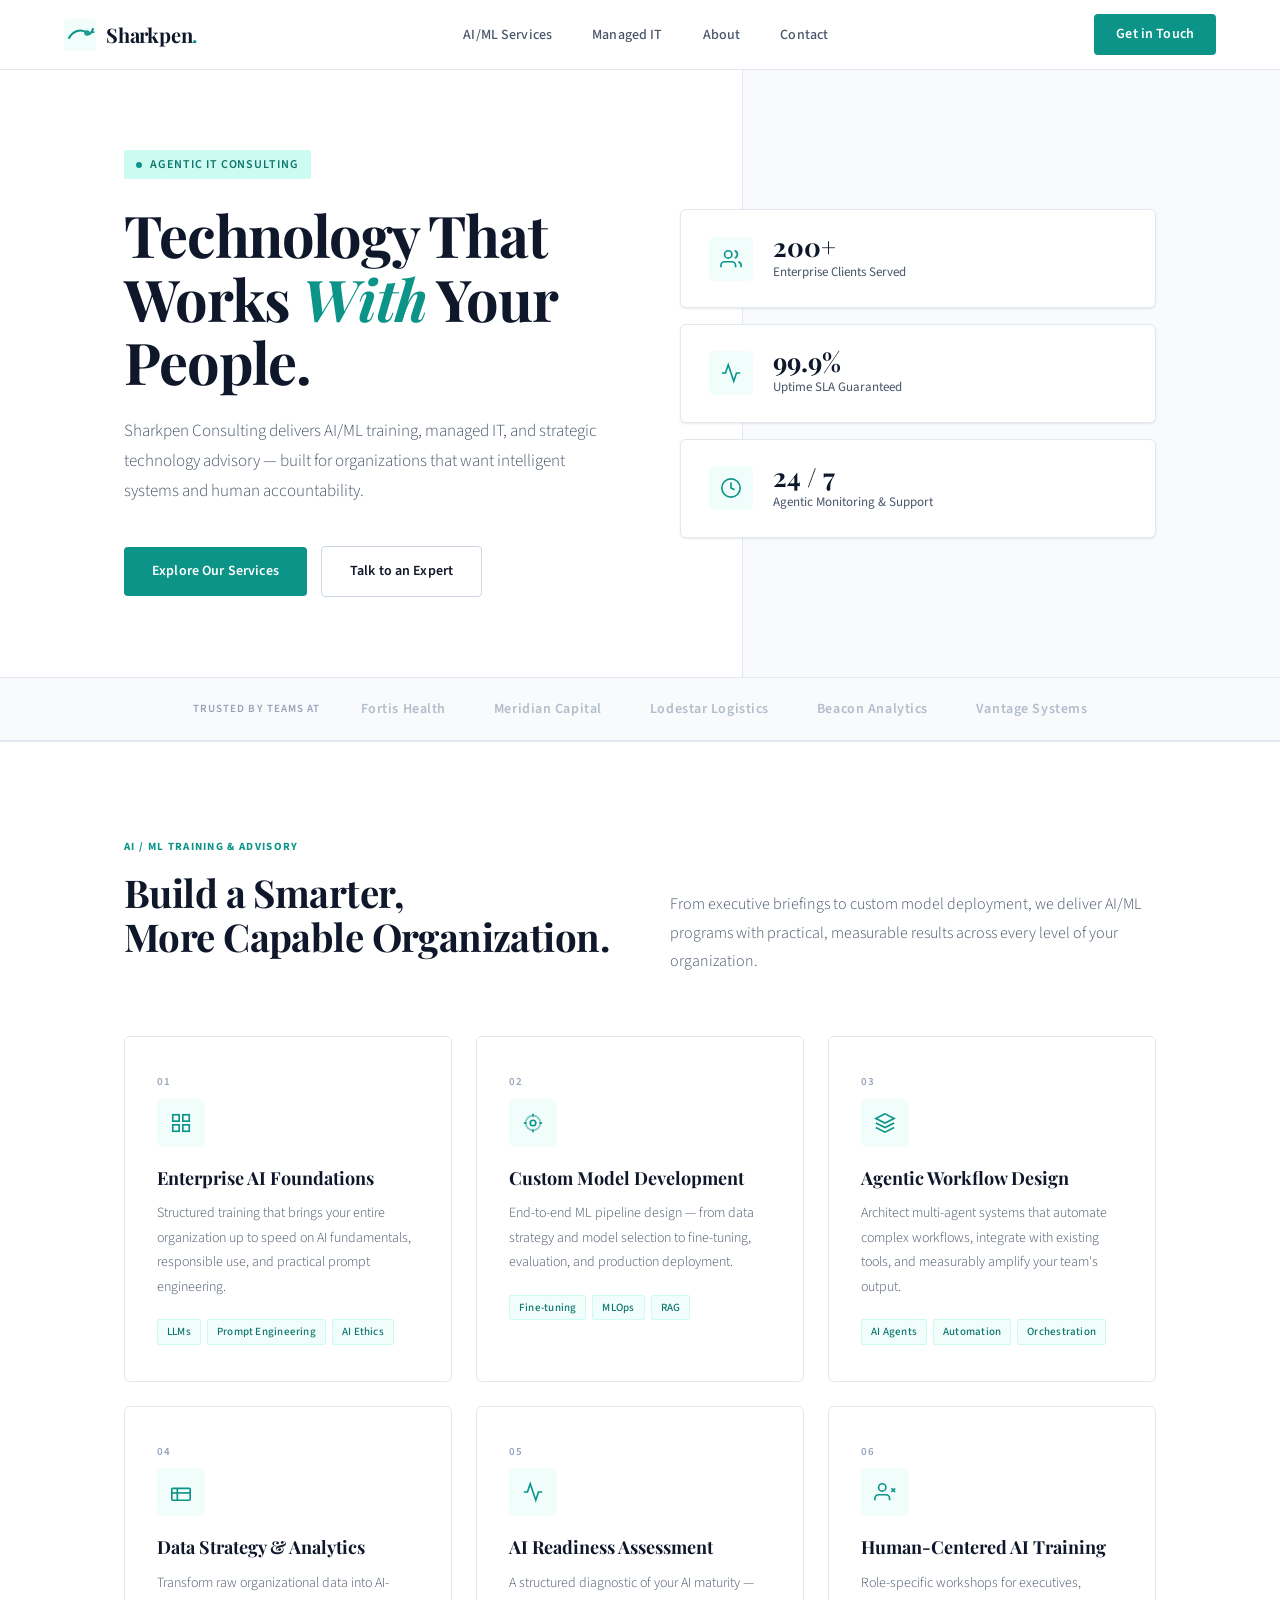
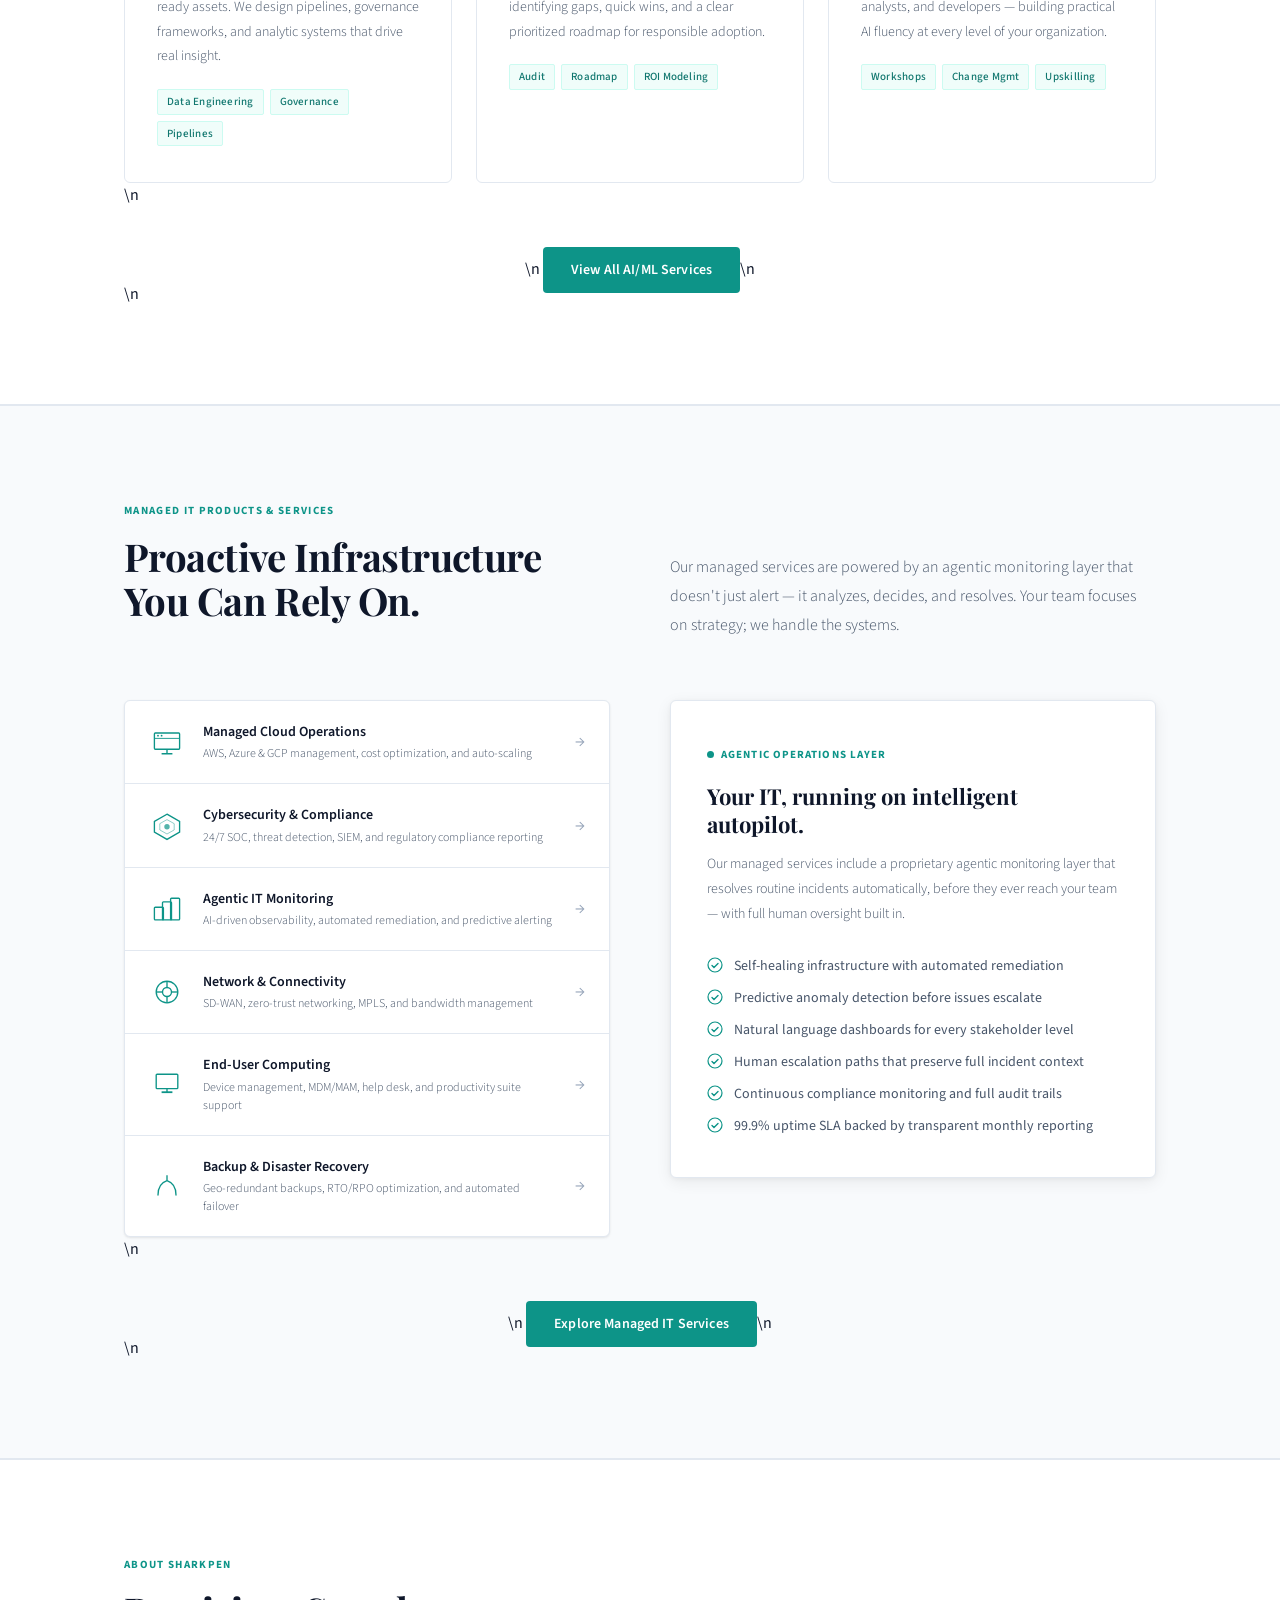
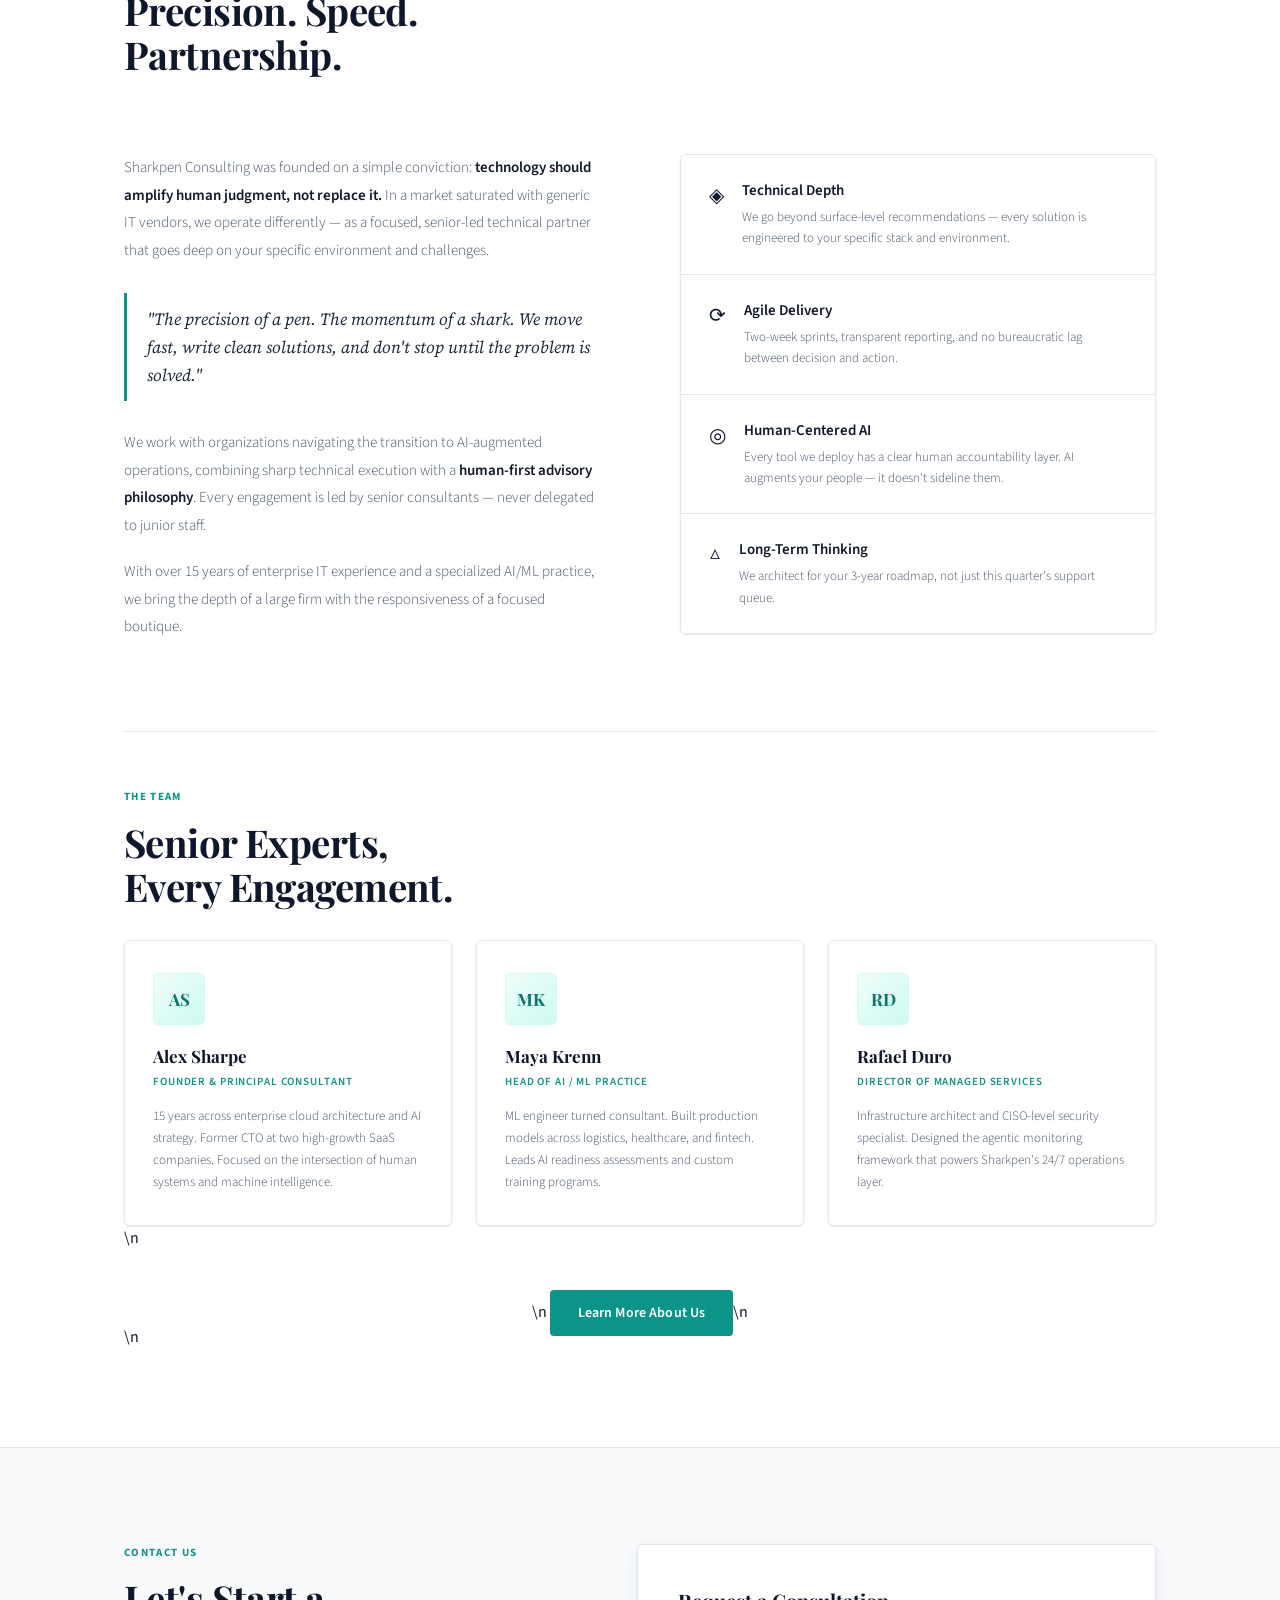
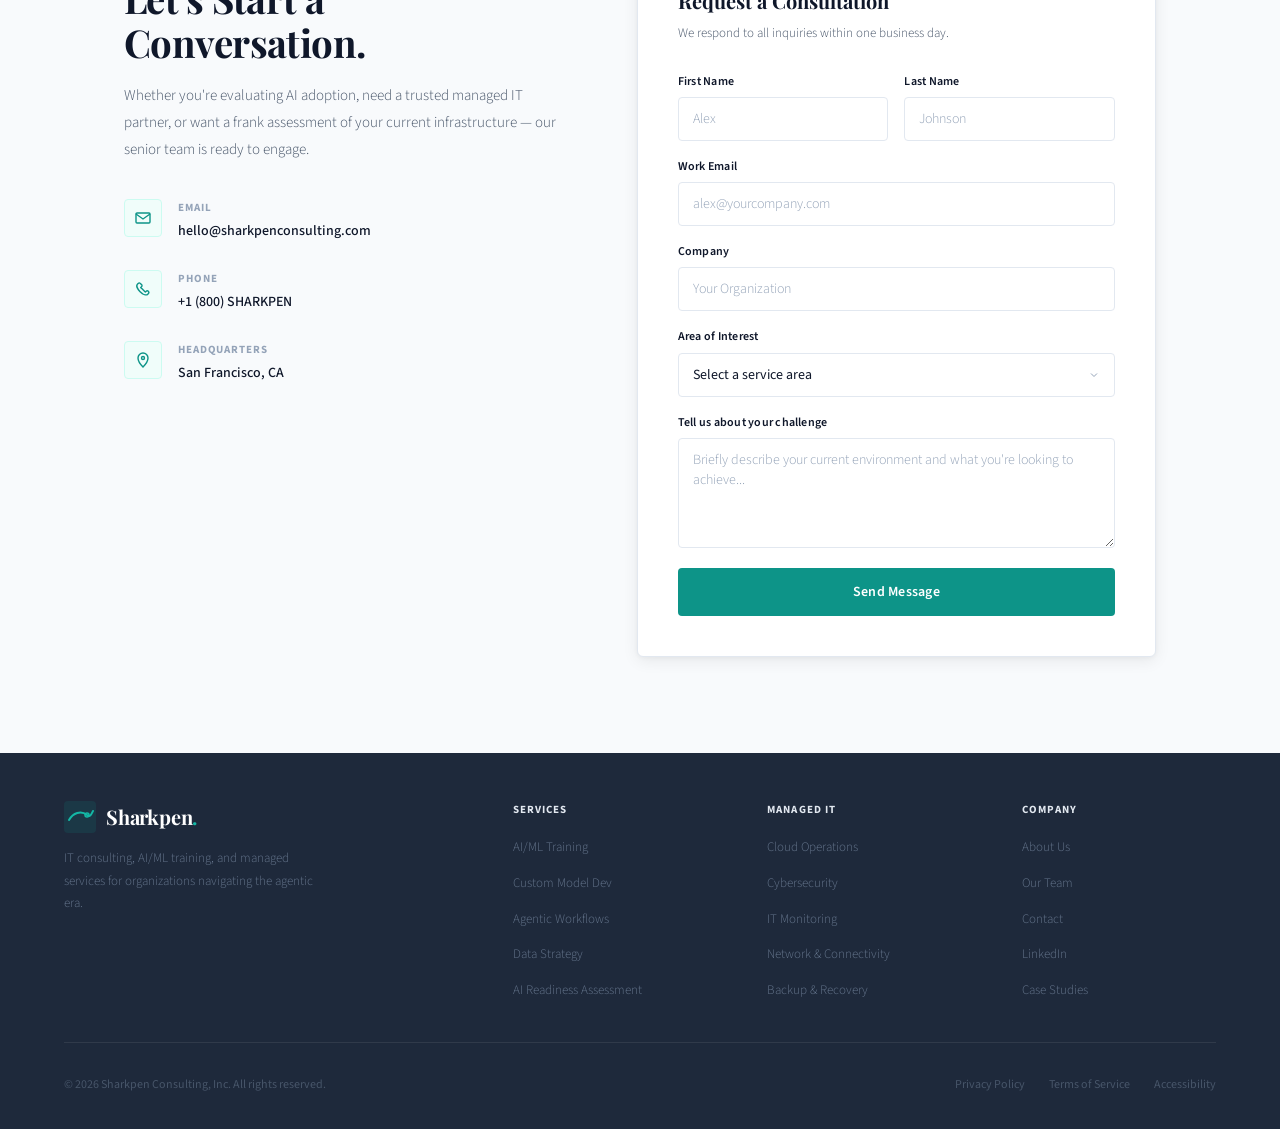
==== commit a592c1b6: "Update domain to sharkpenconsulting.com" ====
--- a/index.html
+++ b/index.html
@@ -439,7 +439,7 @@
             </div>
             <div>
               <div class="contact-row-label">Email</div>
-              <div class="contact-row-val">hello@sharkpen.io</div>
+              <div class="contact-row-val">hello@sharkpenconsulting.com</div>
             </div>
           </div>
           <div class="contact-row">
